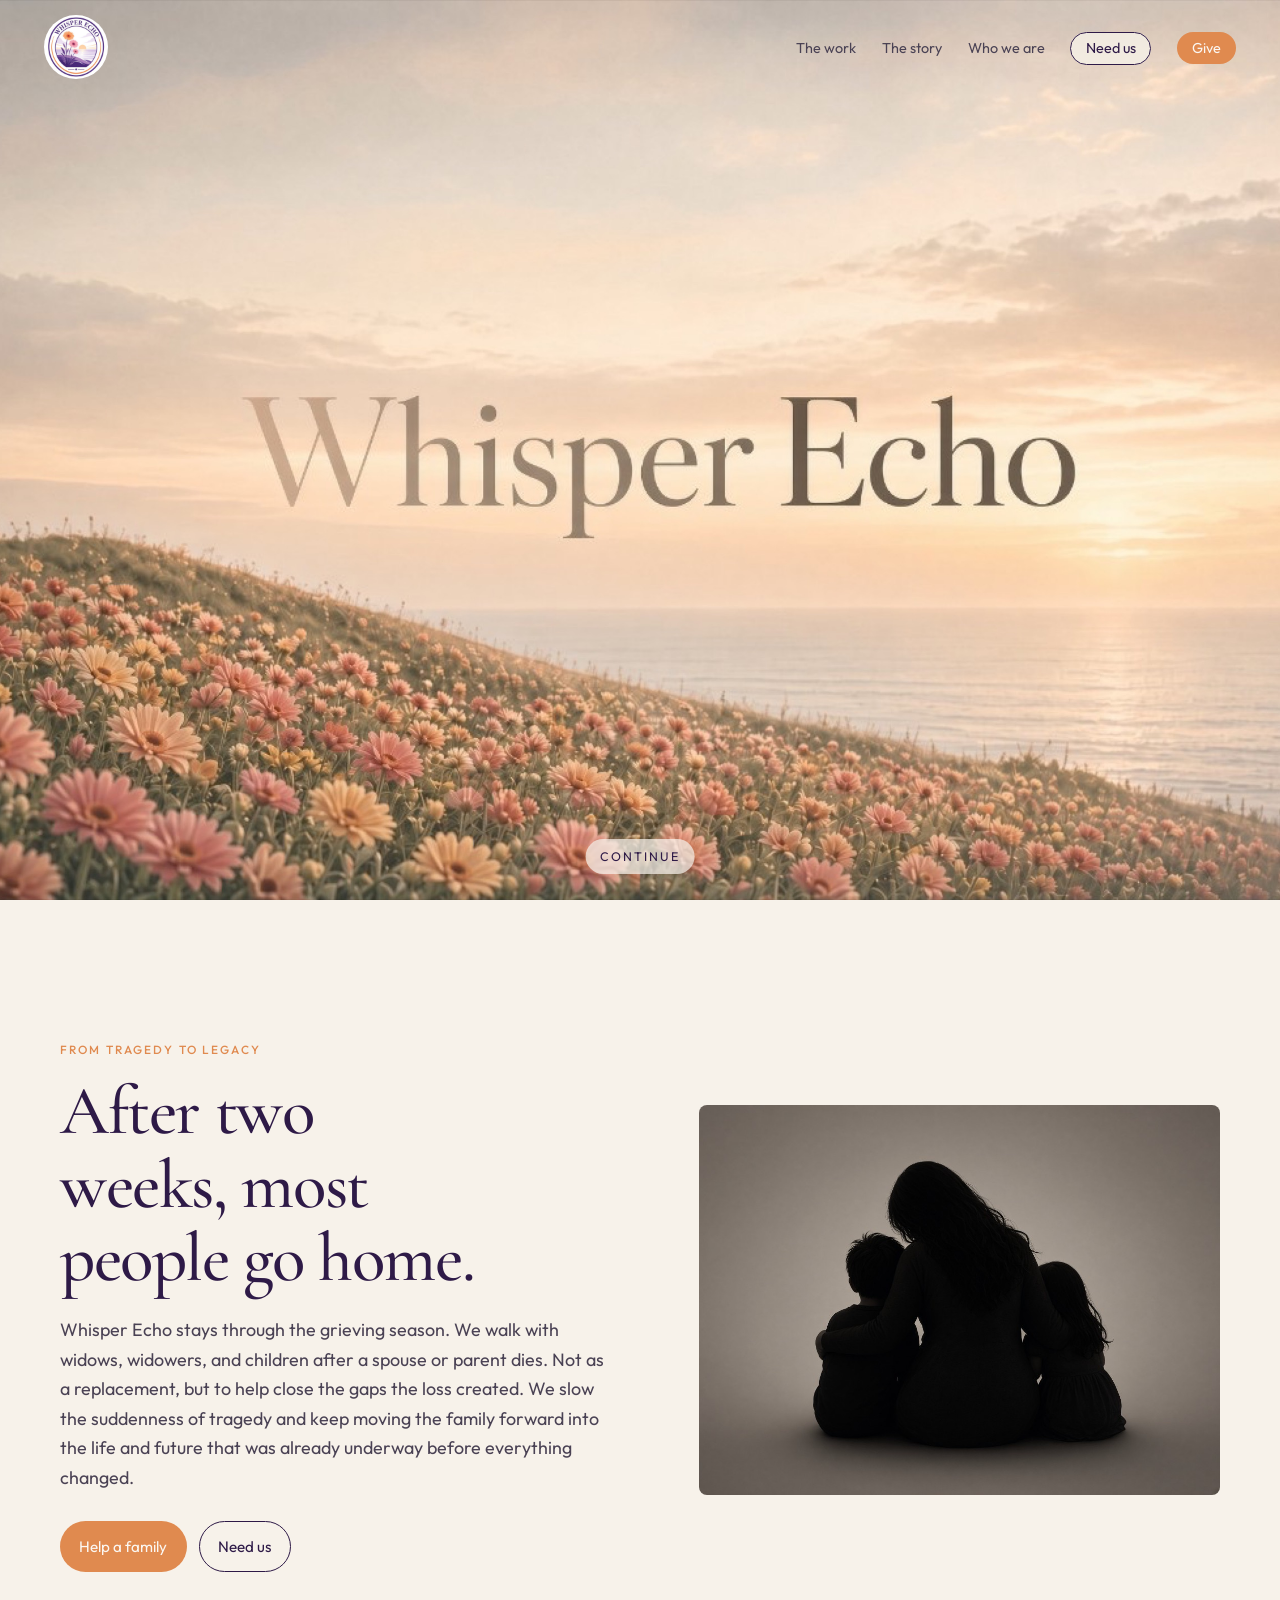
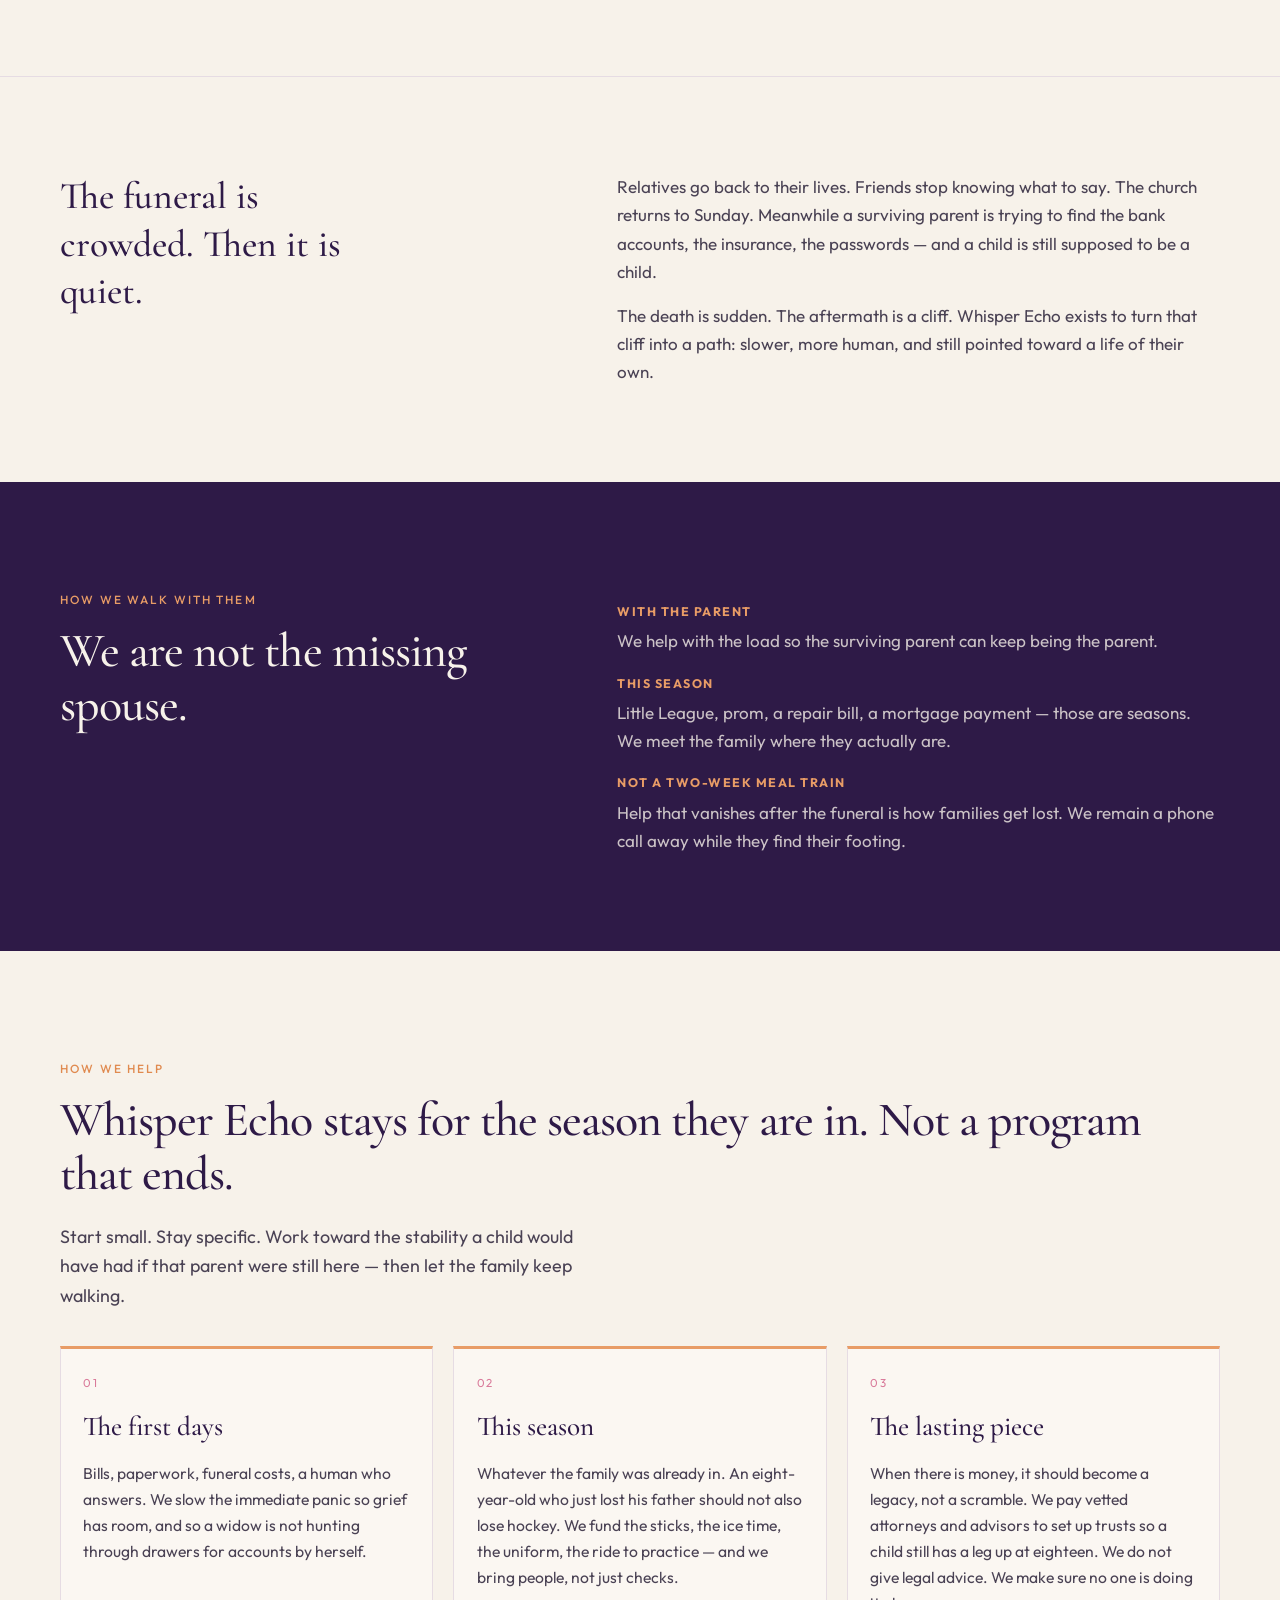
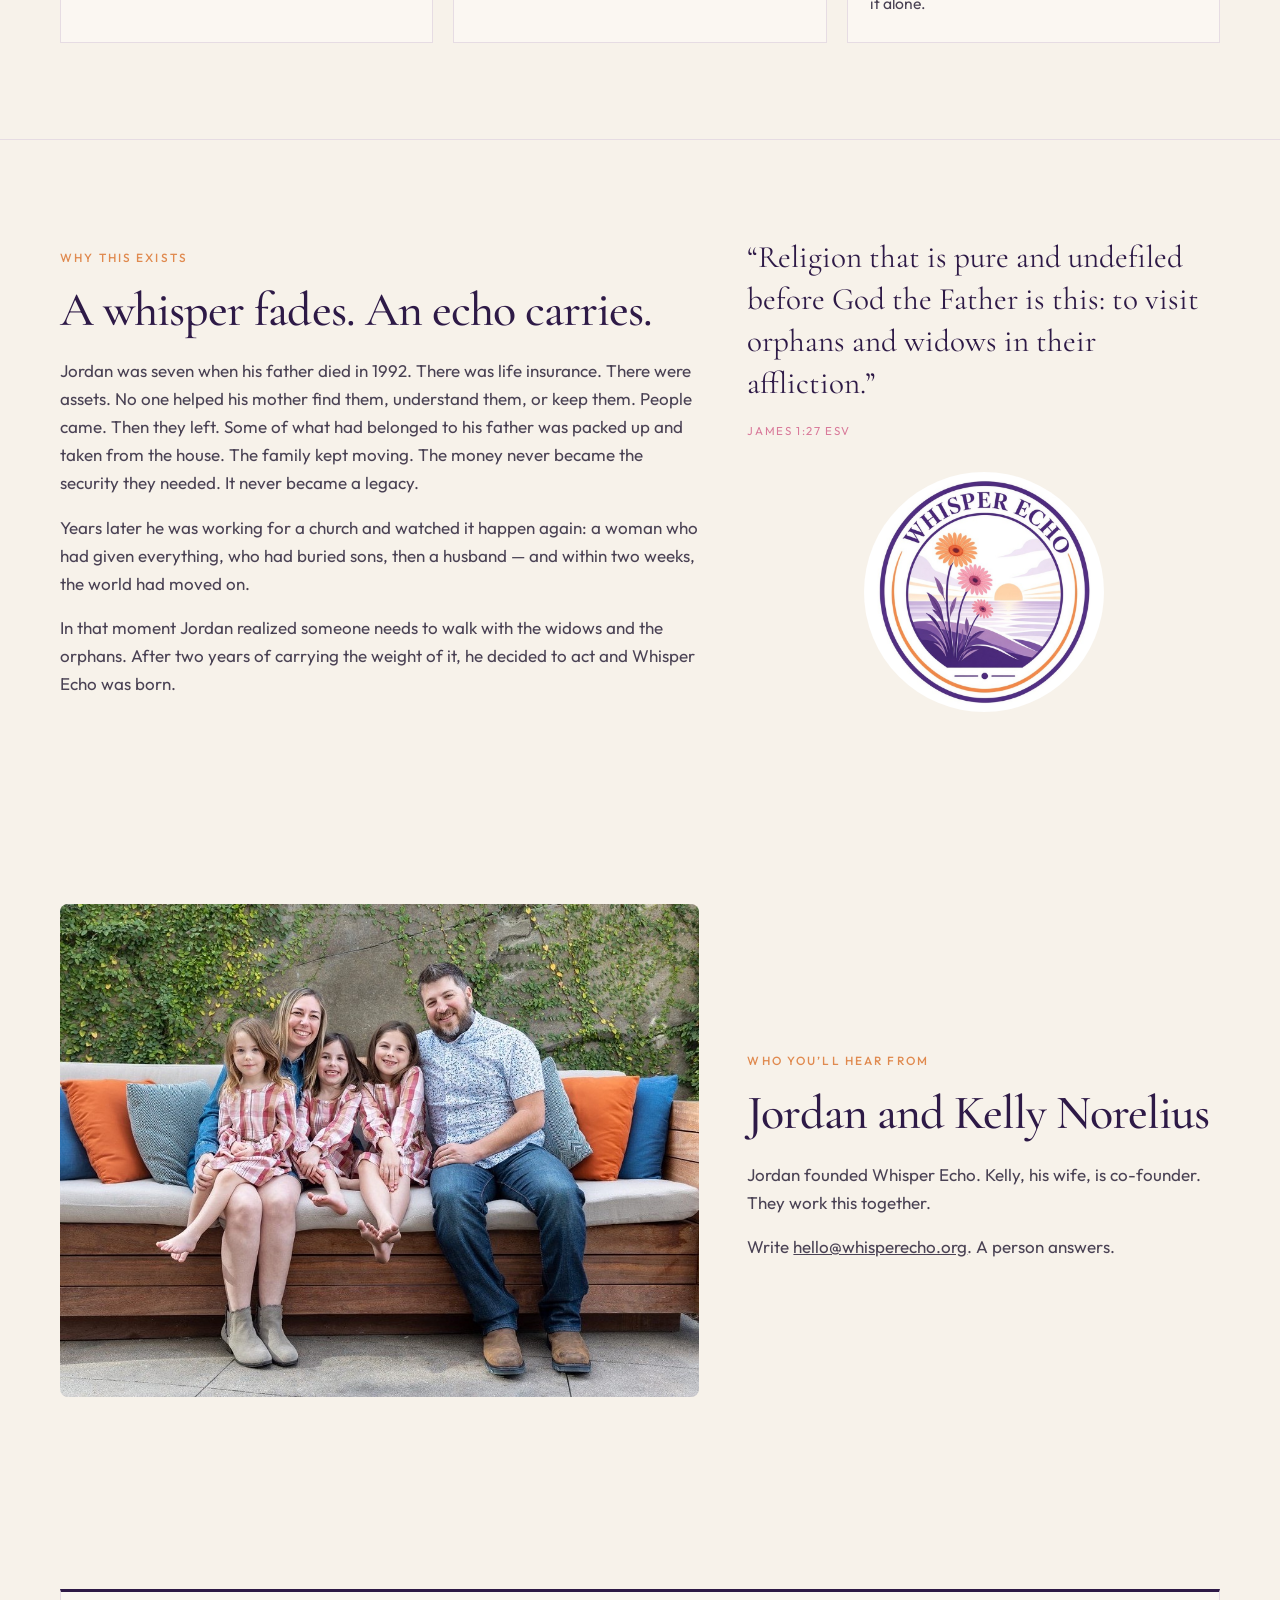
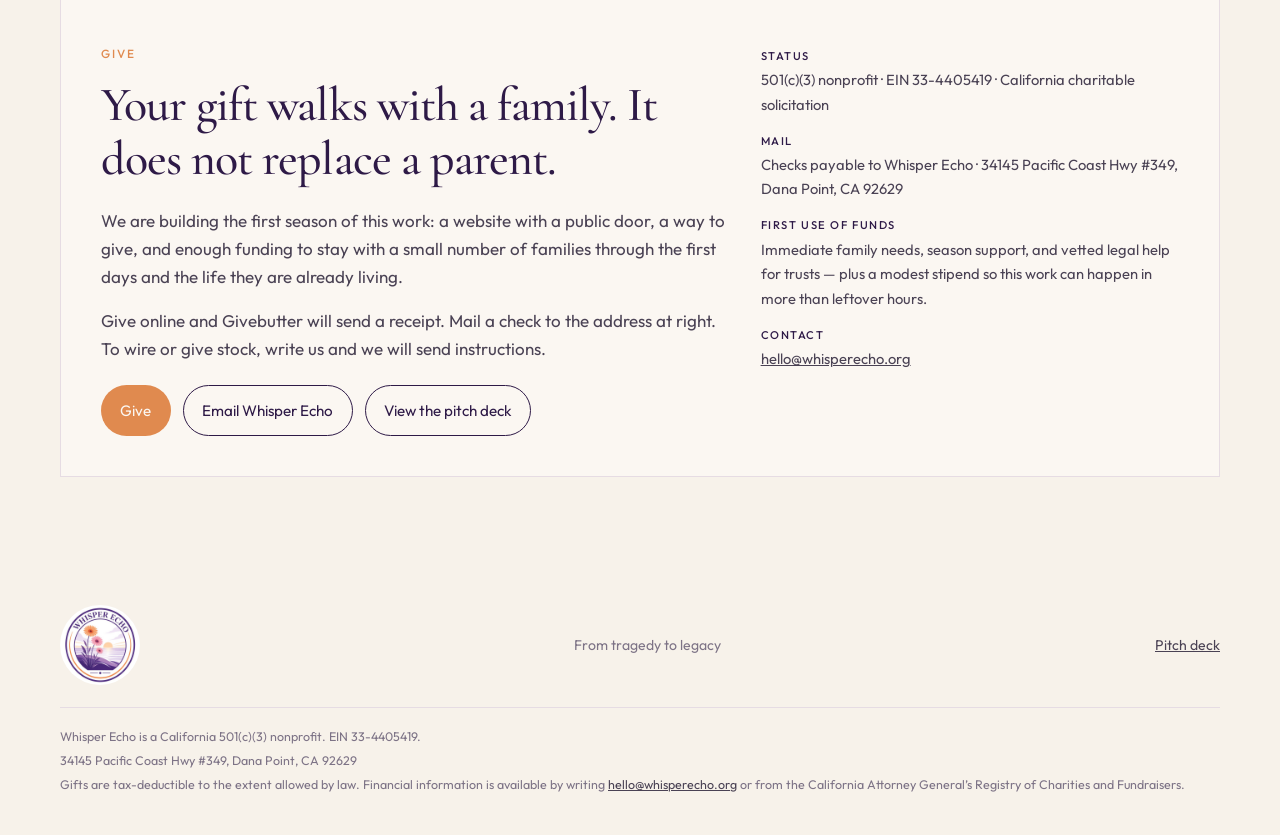
==== index.html @ 4eb65e05 "Say the world moved on, not that a church forgot her. Co-authored-by: Cursor <cursoragent@cursor.com" ====
<!DOCTYPE html>
<html lang="en">
<head>
  <meta charset="UTF-8" />
  <meta name="viewport" content="width=device-width, initial-scale=1" />
  <title>Whisper Echo — From tragedy to legacy</title>
  <meta name="description" content="Whisper Echo stays through the grieving season. We walk with widows, widowers, and children after a spouse or parent dies — not as a replacement, but to help close the gaps the loss created." />
  <link rel="icon" href="assets/logo.png" type="image/png" />
  <link rel="preconnect" href="https://fonts.googleapis.com" />
  <link rel="preconnect" href="https://fonts.gstatic.com" crossorigin />
  <link href="https://fonts.googleapis.com/css2?family=Cormorant+Garamond:wght@500;600&family=Outfit:wght@400;500;600&display=swap" rel="stylesheet" />
  <link rel="stylesheet" href="css/site.css?v=6" />
</head>
<body>
  <a class="skip" href="#intro">Skip to content</a>

  <header class="nav" data-nav>
    <a class="brand" href="#top">
      <img class="brand-mark" src="assets/logo.png" width="64" height="64" alt="Whisper Echo" />
    </a>
    <button class="menu-btn" type="button" aria-expanded="false" aria-label="Open menu">Menu</button>
    <ul class="nav-links">
      <li><a href="#work">The work</a></li>
      <li><a href="#story">The story</a></li>
      <li><a href="#who">Who we are</a></li>
      <li><a href="help.html" class="need">Need us</a></li>
      <li><a href="#give" class="give">Give</a></li>
    </ul>
  </header>

  <main id="main">
    <section class="landing" id="top" data-landing aria-label="Whisper Echo">
      <div class="landing-frame">
        <video
          data-landing-video
          autoplay
          muted
          playsinline
          preload="auto"
          poster="assets/field.jpg"
          aria-hidden="true"
        >
          <source src="assets/landing.mp4" type="video/mp4" />
        </video>
      </div>
      <a class="landing-skip" href="#intro">Continue</a>
    </section>

    <section class="hero" id="intro">
      <div class="wrap hero-grid">
        <div>
          <p class="kicker">From tragedy to legacy</p>
          <h1>After two weeks, most people go home.</h1>
          <p class="lede">
            Whisper Echo stays through the grieving season. We walk with widows, widowers,
            and children after a spouse or parent dies. Not as a replacement, but to help
            close the gaps the loss created. We slow the suddenness of tragedy and keep
            moving the family forward into the life and future that was already underway
            before everything changed.
          </p>
          <div class="actions">
            <a class="btn btn-solid" href="#give">Help a family</a>
            <a class="btn btn-ghost" href="help.html">Need us</a>
          </div>
        </div>
        <figure class="hero-art">
          <img
            src="assets/silhouette-hero.jpg"
            width="1024"
            height="768"
            alt="Silhouette of a parent sitting with two children."
          />
        </figure>
      </div>
    </section>

    <hr class="rule" />

    <section class="band" id="problem">
      <div class="wrap split">
        <p class="pull">The funeral is crowded. Then it is quiet.</p>
        <div class="prose">
          <p>
            Relatives go back to their lives. Friends stop knowing what to say.
            The church returns to Sunday. Meanwhile a surviving parent is trying
            to find the bank accounts, the insurance, the passwords — and a child
            is still supposed to be a child.
          </p>
          <p>
            The death is sudden. The aftermath is a cliff. Whisper Echo exists to
            turn that cliff into a path: slower, more human, and still pointed
            toward a life of their own.
          </p>
        </div>
      </div>
    </section>

    <section class="band band-ink" id="not">
      <div class="wrap split">
        <div>
          <p class="kicker" style="color:var(--gold)">How we walk with them</p>
          <h2 class="section-title">We are not the missing spouse.</h2>
        </div>
        <div class="not-list">
          <div class="not-item">
            <h3>With the parent</h3>
            <p>We help with the load so the surviving parent can keep being the parent.</p>
          </div>
          <div class="not-item">
            <h3>This season</h3>
            <p>Little League, prom, a repair bill, a mortgage payment — those are seasons. We meet the family where they actually are.</p>
          </div>
          <div class="not-item">
            <h3>Not a two-week meal train</h3>
            <p>Help that vanishes after the funeral is how families get lost. We remain a phone call away while they find their footing.</p>
          </div>
        </div>
      </div>
    </section>

    <section class="band" id="work">
      <div class="wrap">
        <p class="kicker">How we help</p>
        <h2 class="section-title">Whisper Echo stays for the season they are in. Not a program that ends.</h2>
        <p class="lede" style="margin-bottom:2.2rem">
          Start small. Stay specific. Work toward the stability a child would have had
          if that parent were still here — then let the family keep walking.
        </p>
        <div class="seasons">
          <article class="season">
            <div class="num">01</div>
            <h3>The first days</h3>
            <p>
              Bills, paperwork, funeral costs, a human who answers. We slow the
              immediate panic so grief has room, and so a widow is not hunting
              through drawers for accounts by herself.
            </p>
          </article>
          <article class="season">
            <div class="num">02</div>
            <h3>This season</h3>
            <p>
              Whatever the family was already in. An eight-year-old who just lost
              his father should not also lose hockey. We fund the sticks, the ice
              time, the uniform, the ride to practice — and we bring people, not
              just checks.
            </p>
          </article>
          <article class="season">
            <div class="num">03</div>
            <h3>The lasting piece</h3>
            <p>
              When there is money, it should become a legacy, not a scramble.
              We pay vetted attorneys and advisors to set up trusts so a child
              still has a leg up at eighteen. We do not give legal advice.
              We make sure no one is doing it alone.
            </p>
          </article>
        </div>
      </div>
    </section>

    <hr class="rule" />

    <section class="band" id="story">
      <div class="wrap story-grid">
        <div>
          <p class="kicker">Why this exists</p>
          <h2 class="section-title">A whisper fades. An echo carries.</h2>
          <div class="prose">
            <p>
              Jordan was seven when his father died in 1992. There was life insurance.
              There were assets. No one helped his mother find them, understand them,
              or keep them. People came. Then they left. Some of what had belonged
              to his father was packed up and taken from the house. The family kept
              moving. The money never became the security they needed. It never
              became a legacy.
            </p>
            <p>
              Years later he was working for a church and watched it happen again: a woman
              who had given everything, who had buried sons, then a husband —
              and within two weeks, the world had moved on.
            </p>
            <p>
              In that moment Jordan realized someone needs to walk with the widows
              and the orphans. After two years of carrying the weight of it, he
              decided to act and Whisper Echo was born.
            </p>
          </div>
        </div>
        <div>
          <p class="quote">
            “Religion that is pure and undefiled before God the Father is this:
            to visit orphans and widows in their affliction.”
          </p>
          <p class="cite">James 1:27 ESV</p>
          <img
            class="story-seal"
            src="assets/logo.png"
            width="240"
            height="240"
            alt="Whisper Echo"
          />
        </div>
      </div>
    </section>

    <section class="band" id="who">
      <div class="wrap who-grid">
        <figure class="who-photo">
          <img
            src="assets/family.jpg"
            width="1024"
            height="790"
            alt="Jordan and Kelly Norelius with their three daughters."
          />
        </figure>
        <div>
          <p class="kicker">Who you’ll hear from</p>
          <h2 class="section-title">Jordan and Kelly Norelius</h2>
          <div class="prose">
            <p>
              Jordan founded Whisper Echo. Kelly, his wife, is co-founder.
              They work this together.
            </p>
            <p>
              Write <a href="mailto:hello@whisperecho.org">hello@whisperecho.org</a>.
              A person answers.
            </p>
          </div>
        </div>
      </div>
    </section>

    <section class="band" id="give">
      <div class="wrap">
        <div class="give-box">
          <div>
            <p class="kicker">Give</p>
            <h2 class="section-title">Your gift walks with a family. It does not replace a parent.</h2>
            <div class="prose">
              <p>
                We are building the first season of this work: a website with a
                public door, a way to give, and enough funding to stay with a
                small number of families through the first days and the life they
                are already living.
              </p>
              <p>
                Give online and Givebutter will send a receipt. Mail a check to
                the address at right. To wire or give stock, write us and we will
                send instructions.
              </p>
            </div>
            <div class="actions" style="margin-top:1.4rem">
              <a class="btn btn-solid" href="https://givebutter.com/whisperecho" target="_blank" rel="noopener noreferrer">Give</a>
              <a class="btn btn-ghost" href="mailto:hello@whisperecho.org?subject=I%20want%20to%20help%20Whisper%20Echo">Email Whisper Echo</a>
              <a class="btn btn-ghost" href="deck.html">View the pitch deck</a>
            </div>
          </div>
          <div class="meta">
            <p><strong>Status</strong> 501(c)(3) nonprofit · EIN 33-4405419 · California charitable solicitation</p>
            <p><strong>Mail</strong> Checks payable to Whisper Echo · 34145 Pacific Coast Hwy #349, Dana Point, CA 92629</p>
            <p><strong>First use of funds</strong> Immediate family needs, season support, and vetted legal help for trusts — plus a modest stipend so this work can happen in more than leftover hours.</p>
            <p><strong>Contact</strong> <a href="mailto:hello@whisperecho.org">hello@whisperecho.org</a></p>
          </div>
        </div>
      </div>
    </section>
  </main>

  <footer class="footer">
    <div class="wrap footer-row">
      <a class="footer-mark" href="#top">
        <img src="assets/logo.png" width="80" height="80" alt="Whisper Echo" />
      </a>
      <span>From tragedy to legacy</span>
      <a href="deck.html">Pitch deck</a>
    </div>
    <div class="wrap footer-legal">
      <p>Whisper Echo is a California 501(c)(3) nonprofit. EIN 33-4405419.</p>
      <p>34145 Pacific Coast Hwy #349, Dana Point, CA 92629</p>
      <p>
        Gifts are tax-deductible to the extent allowed by law. Financial information
        is available by writing
        <a href="mailto:hello@whisperecho.org">hello@whisperecho.org</a>
        or from the California Attorney General’s Registry of Charities and Fundraisers.
      </p>
    </div>
  </footer>

  <script src="js/site.js"></script>
</body>
</html>
---- css/site.css ----
:root {
  --paper: #f7f2ea;
  --paper-2: #efe6dc;
  --ink: #4a4254;
  --ink-deep: #2e1a47;
  --muted: #7d7386;
  --rule: #e6dce3;
  --clay: #e08a4f;
  --clay-2: #c46d38;
  --rose: #d97a9a;
  --gold: #e89c66;
  --sage: #8f917c;
  --sea: #9b86b3;
  --sea-deep: #2e1a47;
  --white: #fbf7f2;
  --serif: "Cormorant Garamond", "Iowan Old Style", Palatino, serif;
  --sans: "Outfit", "Avenir Next", "Segoe UI", sans-serif;
  --measure: 68ch;
  --wide: 1160px;
  --pad: clamp(1.25rem, 4vw, 2.75rem);
}

*,
*::before,
*::after {
  box-sizing: border-box;
}

html { scroll-behavior: smooth; }

@media (prefers-reduced-motion: reduce) {
  html { scroll-behavior: auto; }
  * { animation: none !important; transition: none !important; }
  .landing-frame video { transform: none; }
}

body {
  margin: 0;
  background: var(--paper);
  color: var(--ink);
  font-family: var(--sans);
  font-size: 1.0625rem;
  line-height: 1.65;
}

img { max-width: 100%; display: block; }
a { color: inherit; }
button { font: inherit; }

.skip {
  position: absolute;
  left: -999px;
  top: 0.5rem;
  background: var(--ink-deep);
  color: var(--paper);
  padding: 0.5rem 0.85rem;
  z-index: 100;
}

.skip:focus { left: 0.5rem; }

.wrap {
  width: min(var(--wide), calc(100% - 2 * var(--pad)));
  margin-inline: auto;
}

.nav {
  position: fixed;
  top: 0;
  left: 0;
  right: 0;
  z-index: 20;
  display: flex;
  align-items: center;
  justify-content: space-between;
  gap: 1rem;
  padding: 0.95rem var(--pad);
  background: transparent;
  border-bottom: 1px solid transparent;
  transition: background 0.35s ease, border-color 0.35s ease, backdrop-filter 0.35s ease;
}

.nav.is-solid {
  background: color-mix(in srgb, var(--paper) 90%, transparent);
  backdrop-filter: blur(12px);
  border-bottom-color: color-mix(in srgb, var(--rule) 80%, transparent);
}

.brand {
  display: flex;
  align-items: center;
  text-decoration: none;
}

.brand-mark {
  display: block;
  width: 64px;
  height: 64px;
  border-radius: 50%;
  object-fit: cover;
  object-position: center;
  background: var(--paper);
}

.nav-links {
  display: flex;
  align-items: center;
  gap: 1.6rem;
  list-style: none;
  margin: 0;
  padding: 0;
}

.nav-links a {
  text-decoration: none;
  font-size: 0.9rem;
  color: var(--ink);
}

.nav-links a:hover { color: var(--ink-deep); }

.nav-links .need {
  border: 1px solid var(--ink-deep);
  color: var(--ink-deep) !important;
  padding: 0.4rem 0.9rem;
  border-radius: 999px;
  background: color-mix(in srgb, var(--paper) 78%, transparent);
}

.nav-links .need:hover {
  background: var(--ink-deep);
  color: var(--paper) !important;
}

.nav-links .give {
  background: var(--clay);
  color: var(--white) !important;
  padding: 0.45rem 0.95rem;
  border-radius: 999px;
}

.menu-btn {
  display: none;
  background: none;
  border: 1px solid var(--rule);
  border-radius: 8px;
  padding: 0.4rem 0.6rem;
  cursor: pointer;
}

.landing {
  position: relative;
  height: 100dvh;
  min-height: 28rem;
  overflow: hidden;
  background: var(--paper-2);
}

.landing-frame {
  position: absolute;
  inset: 0;
}

.landing-frame video {
  width: 100%;
  height: 100%;
  max-width: none;
  object-fit: cover;
  object-position: center;
}

.landing-skip {
  position: absolute;
  left: 50%;
  bottom: 1.6rem;
  transform: translateX(-50%);
  z-index: 2;
  color: var(--ink-deep);
  text-decoration: none;
  font-size: 0.78rem;
  letter-spacing: 0.16em;
  text-transform: uppercase;
  background: color-mix(in srgb, var(--paper) 72%, transparent);
  padding: 0.45rem 0.9rem;
  border-radius: 999px;
}

.hero {
  padding: clamp(5.5rem, 12vw, 8rem) 0 clamp(4rem, 9vw, 6.5rem);
  scroll-margin-top: 0;
}

.hero-grid {
  display: grid;
  grid-template-columns: 1.05fr 0.95fr;
  gap: clamp(1.75rem, 5vw, 4rem);
  align-items: center;
}

.hero-art {
  margin: 0;
}

.hero-art img {
  width: 100%;
  height: auto;
  border-radius: 8px;
}

.kicker {
  display: inline-block;
  font-size: 0.74rem;
  font-weight: 500;
  letter-spacing: 0.18em;
  text-transform: uppercase;
  color: var(--clay);
  margin-bottom: 1rem;
}

.hero h1 {
  font-family: var(--serif);
  font-weight: 500;
  font-size: clamp(2.35rem, 5.4vw, 4.4rem);
  line-height: 1.06;
  letter-spacing: -0.02em;
  color: var(--ink-deep);
  max-width: 13ch;
  margin: 0 0 1.25rem;
}

.lede {
  max-width: 46ch;
  font-size: 1.12rem;
  color: var(--ink);
  margin: 0 0 1.8rem;
}

.actions {
  display: flex;
  flex-wrap: wrap;
  gap: 0.75rem;
}

.btn {
  display: inline-flex;
  align-items: center;
  text-decoration: none;
  padding: 0.75rem 1.15rem;
  border-radius: 999px;
  font-size: 0.95rem;
  border: 1px solid transparent;
}

.btn-solid {
  background: var(--clay);
  color: var(--white);
}

.btn-solid:hover { background: var(--clay-2); }

.btn-ghost {
  border-color: var(--ink-deep);
  color: var(--ink-deep);
}

.btn-ghost:hover {
  background: var(--ink-deep);
  color: var(--paper);
}

.rule {
  height: 1px;
  background: var(--rule);
  border: 0;
  margin: 0;
}

.band {
  padding: clamp(3.5rem, 8vw, 6rem) 0;
}

.band-ink {
  background: var(--sea-deep);
  color: var(--paper);
}

.band-ink .muted { color: color-mix(in srgb, var(--paper) 64%, transparent); }

.section-title {
  font-family: var(--serif);
  font-weight: 500;
  font-size: clamp(2rem, 4vw, 3rem);
  line-height: 1.12;
  margin: 0 0 1.25rem;
  letter-spacing: -0.02em;
  color: var(--ink-deep);
}

.band-ink .section-title { color: var(--paper); }

.muted { color: var(--muted); }

.split {
  display: grid;
  grid-template-columns: 0.9fr 1.1fr;
  gap: clamp(2rem, 5vw, 4.5rem);
  align-items: start;
}

.pull {
  font-family: var(--serif);
  font-size: clamp(1.7rem, 3.2vw, 2.35rem);
  line-height: 1.26;
  font-weight: 500;
  margin: 0;
  max-width: 16ch;
  color: var(--ink-deep);
}

.prose p { margin: 0 0 1rem; max-width: var(--measure); }
.prose p:last-child { margin-bottom: 0; }

.seasons {
  display: grid;
  grid-template-columns: repeat(3, 1fr);
  gap: 1.25rem;
}

.season {
  background: var(--white);
  border: 1px solid var(--rule);
  border-top: 3px solid var(--gold);
  padding: 1.5rem 1.4rem 1.6rem;
}

.season .num {
  font-family: var(--sans);
  letter-spacing: 0.14em;
  text-transform: uppercase;
  color: var(--rose);
  font-size: 0.72rem;
  margin-bottom: 0.85rem;
}

.season h3 {
  font-family: var(--serif);
  font-size: 1.7rem;
  font-weight: 500;
  margin: 0 0 0.7rem;
  color: var(--ink-deep);
}

.season p {
  margin: 0;
  color: var(--ink);
  font-size: 0.98rem;
}

.not-list {
  display: grid;
  gap: 1.15rem;
  margin: 1.5rem 0 0;
}

.not-item h3 {
  margin: 0 0 0.3rem;
  font-size: 0.78rem;
  letter-spacing: 0.12em;
  text-transform: uppercase;
  color: var(--gold);
}

.not-item p { margin: 0; color: color-mix(in srgb, var(--paper) 78%, transparent); }

.story-grid {
  display: grid;
  grid-template-columns: 1.15fr 0.85fr;
  gap: clamp(1.5rem, 4vw, 3rem);
  align-items: start;
}

.quote {
  font-family: var(--serif);
  font-size: clamp(1.5rem, 2.6vw, 1.95rem);
  line-height: 1.35;
  margin: 0 0 1rem;
  color: var(--ink-deep);
}

.cite {
  font-family: var(--sans);
  font-size: 0.72rem;
  color: var(--rose);
  letter-spacing: 0.14em;
  text-transform: uppercase;
}

.story-seal {
  display: block;
  width: 240px;
  height: 240px;
  margin: 2rem auto 0;
  border-radius: 50%;
  object-fit: cover;
  background: var(--paper);
}

.who-grid {
  display: grid;
  grid-template-columns: 1.15fr 0.85fr;
  gap: clamp(1.5rem, 4vw, 3rem);
  align-items: center;
}

.who-photo {
  margin: 0;
}

.who-photo img {
  width: 100%;
  height: auto;
  border-radius: 8px;
}

.give-box {
  display: grid;
  grid-template-columns: 1.2fr 0.8fr;
  gap: 2rem;
  background: var(--white);
  border: 1px solid var(--rule);
  border-top: 3px solid var(--ink-deep);
  padding: clamp(1.5rem, 4vw, 2.5rem);
}

.give-box h2 { margin-top: 0; }

.meta {
  font-size: 0.92rem;
  color: var(--ink);
}

.meta strong {
  color: var(--ink-deep);
  display: block;
  margin-bottom: 0.2rem;
  font-family: var(--sans);
  font-size: 0.7rem;
  letter-spacing: 0.14em;
  text-transform: uppercase;
  font-weight: 500;
}

.footer {
  padding: 2rem 0 2.5rem;
  color: var(--muted);
  font-size: 0.88rem;
}

.footer-row {
  display: flex;
  justify-content: space-between;
  gap: 1rem;
  flex-wrap: wrap;
  align-items: center;
}

.footer-mark img {
  display: block;
  width: 80px;
  height: 80px;
  border-radius: 50%;
  object-fit: cover;
}

.footer a { color: var(--ink); }

.footer-legal {
  margin-top: 1.35rem;
  padding-top: 1.2rem;
  border-top: 1px solid var(--rule);
  font-size: 0.78rem;
  line-height: 1.55;
  color: var(--muted);
}

.footer-legal p { margin: 0 0 0.3rem; }

.footer-legal p:last-child { margin-bottom: 0; }

.page-inner .nav {
  background: color-mix(in srgb, var(--paper) 90%, transparent);
  backdrop-filter: blur(12px);
  border-bottom-color: color-mix(in srgb, var(--rule) 80%, transparent);
}

.page-inner main {
  padding-top: 7.5rem;
}

.help-list {
  margin: 1.4rem 0 0;
  padding: 0;
  list-style: none;
}

.help-list li {
  padding: 0.75rem 0;
  border-bottom: 1px solid var(--rule);
  max-width: 52ch;
}

.help-list li:last-child { border-bottom: 0; }

.help-list strong {
  display: block;
  font-family: var(--sans);
  font-size: 0.72rem;
  letter-spacing: 0.14em;
  text-transform: uppercase;
  font-weight: 500;
  color: var(--clay);
  margin-bottom: 0.25rem;
}

.help-urgent {
  margin-top: 2rem;
  font-size: 0.92rem;
  color: var(--muted);
  max-width: 52ch;
}

.help-block {
  margin-top: 3rem;
  padding-top: 2rem;
  border-top: 1px solid var(--rule);
  max-width: 52ch;
}

.help-block h2 {
  font-family: var(--serif);
  font-weight: 500;
  font-size: 1.75rem;
  letter-spacing: -0.02em;
  color: var(--ink-deep);
  margin: 0 0 0.85rem;
}

@media (max-width: 860px) {
  .menu-btn { display: inline-flex; }
  .nav-links {
    display: none;
    position: absolute;
    top: 100%;
    left: 0;
    right: 0;
    background: var(--paper);
    border-bottom: 1px solid var(--rule);
    flex-direction: column;
    align-items: flex-start;
    padding: 1rem var(--pad) 1.2rem;
    gap: 0.9rem;
  }
  .nav.open .nav-links { display: flex; }
  .split,
  .seasons,
  .story-grid,
  .who-grid,
  .give-box,
  .hero-grid {
    grid-template-columns: 1fr;
  }
}
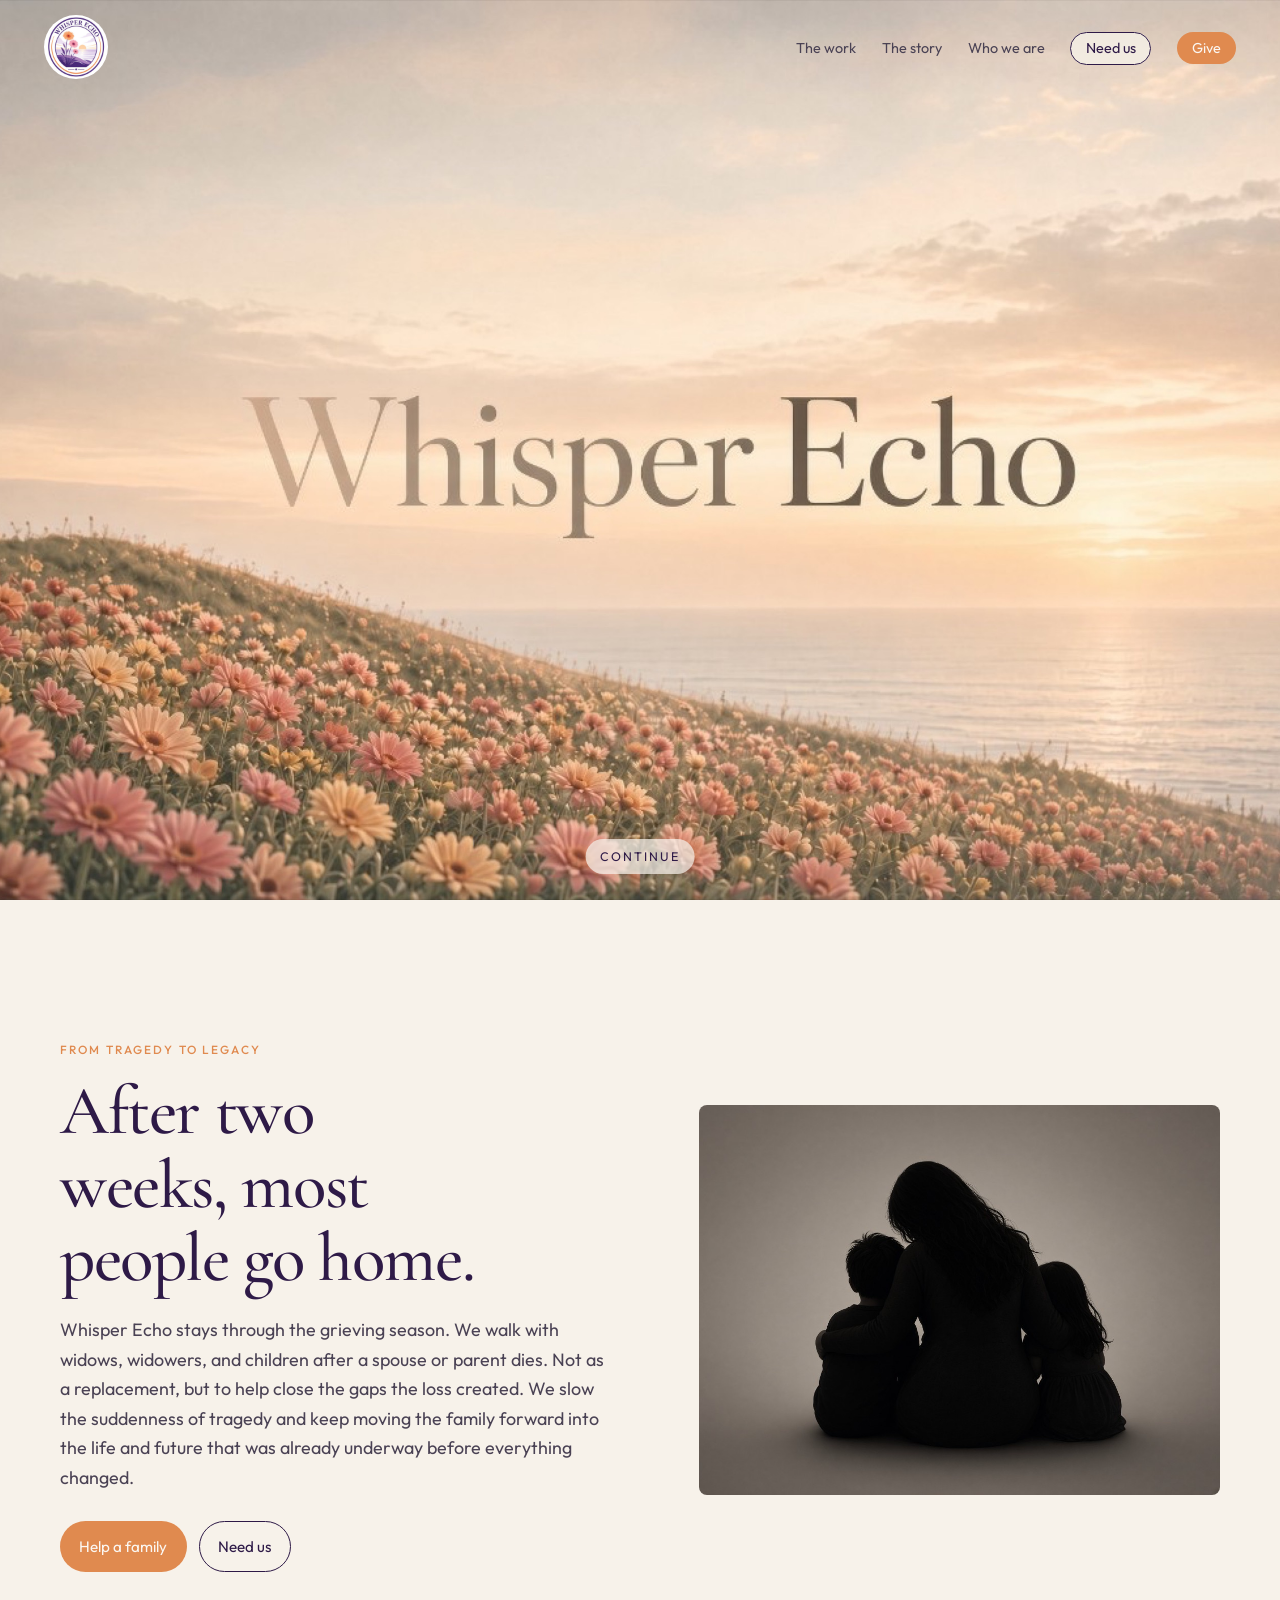
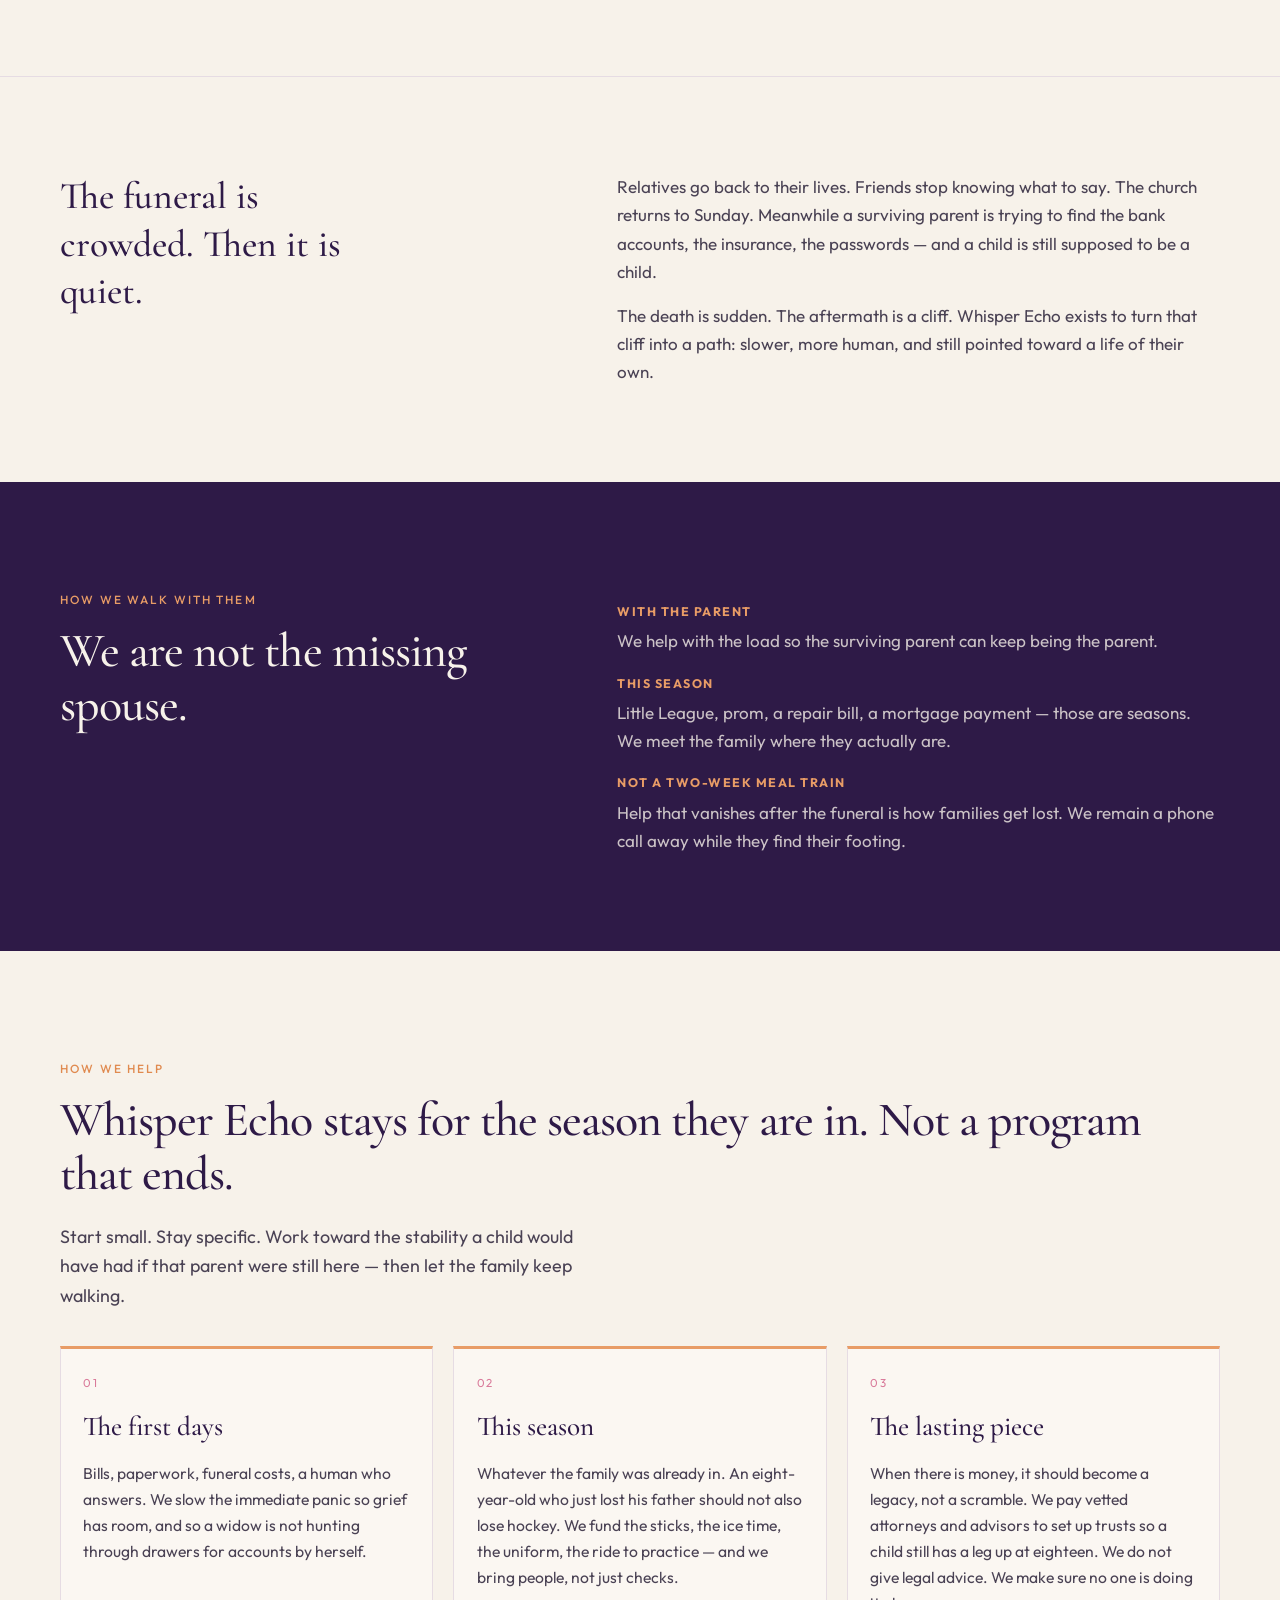
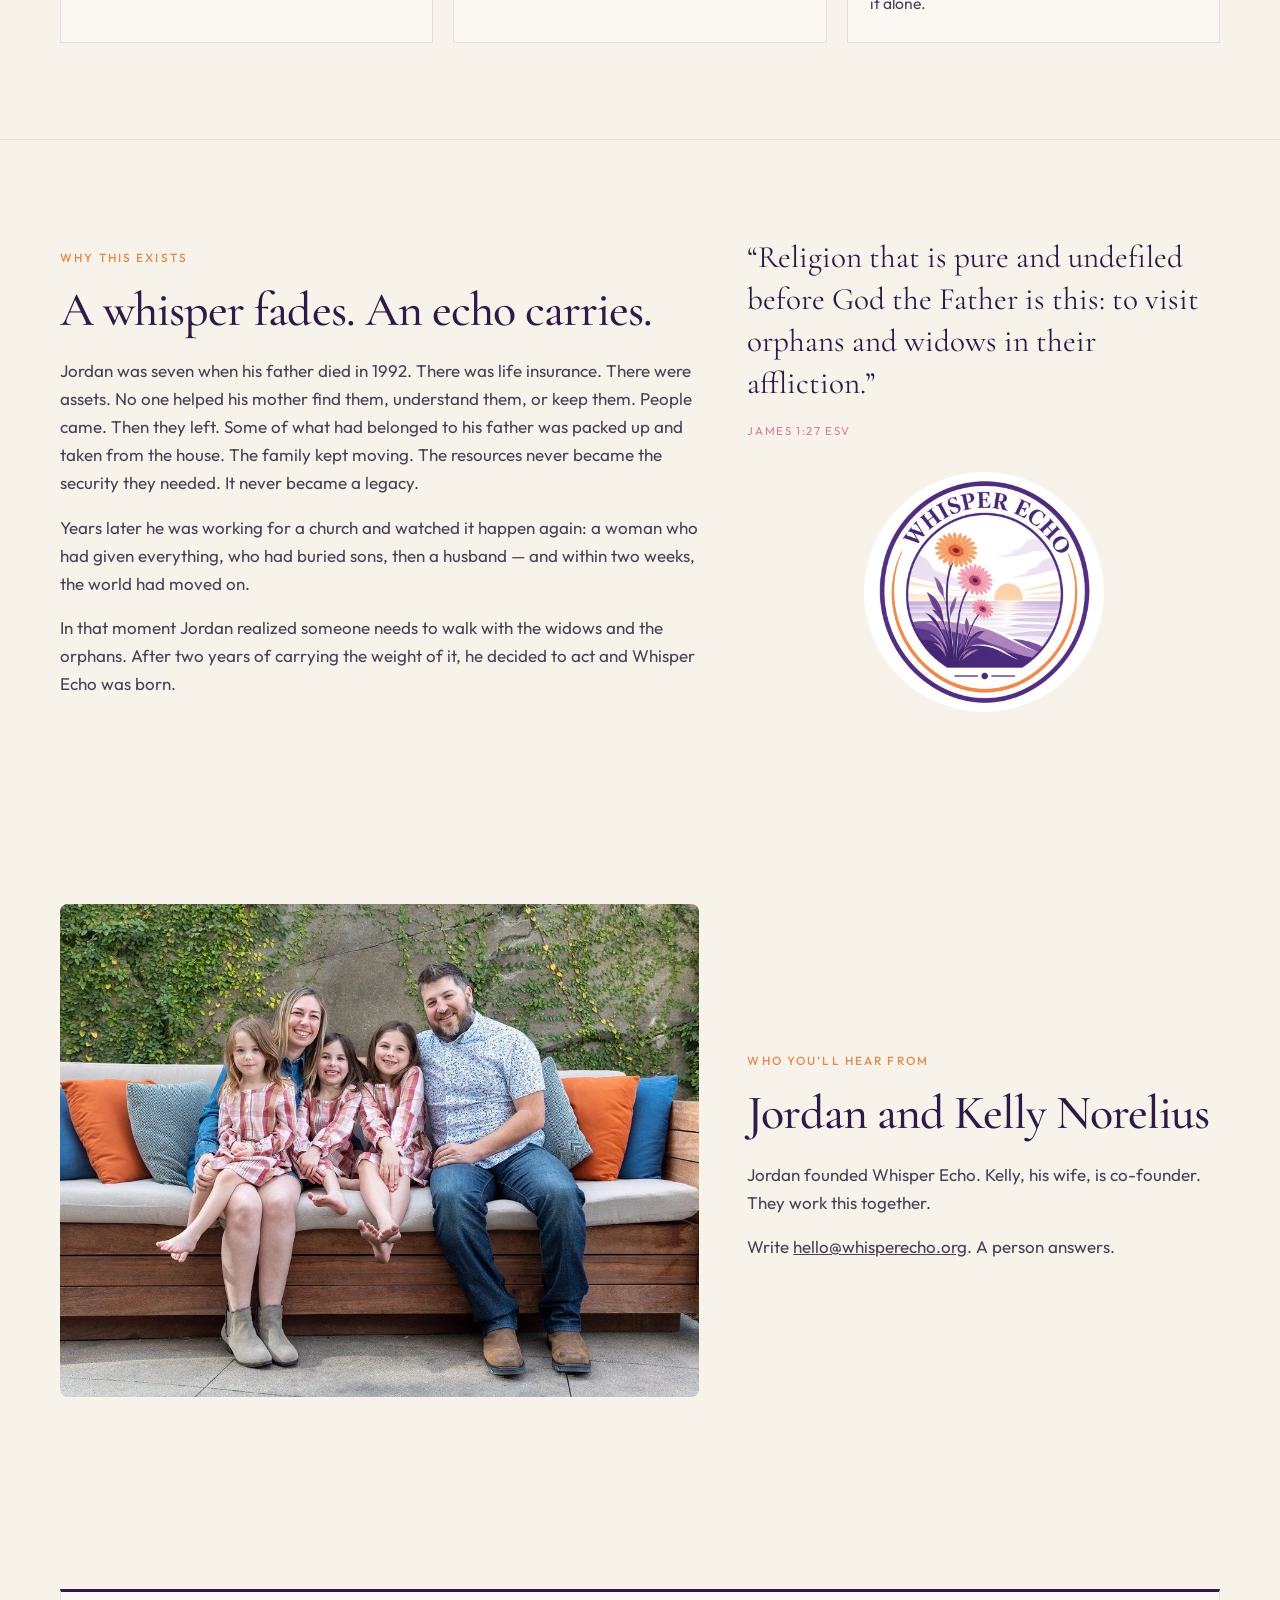
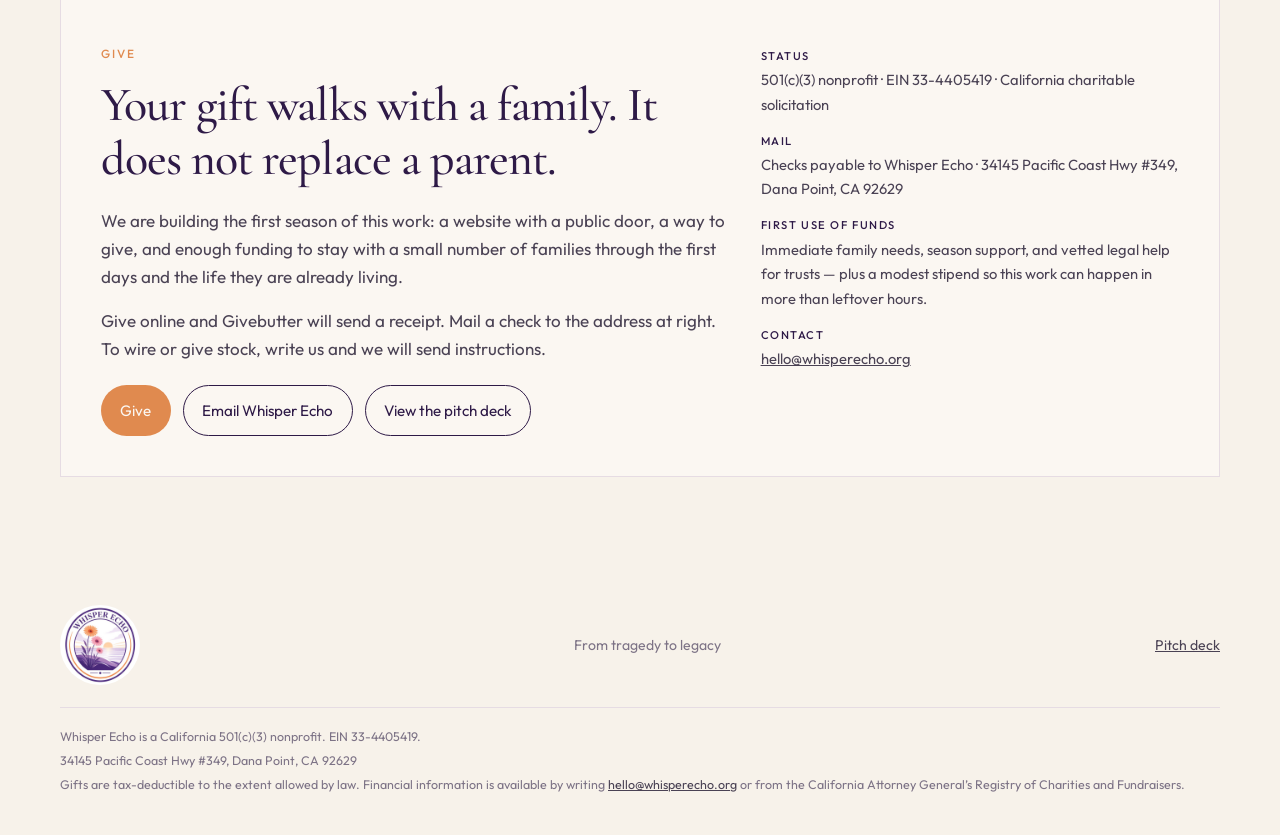
==== commit a53a6246: "Call what was left resources, not money. Co-authored-by: Cursor <cursoragent@cursor.com>" ====
--- a/index.html
+++ b/index.html
@@ -173,7 +173,7 @@
               There were assets. No one helped his mother find them, understand them,
               or keep them. People came. Then they left. Some of what had belonged
               to his father was packed up and taken from the house. The family kept
-              moving. The money never became the security they needed. It never
+              moving. The resources never became the security they needed. It never
               became a legacy.
             </p>
             <p>
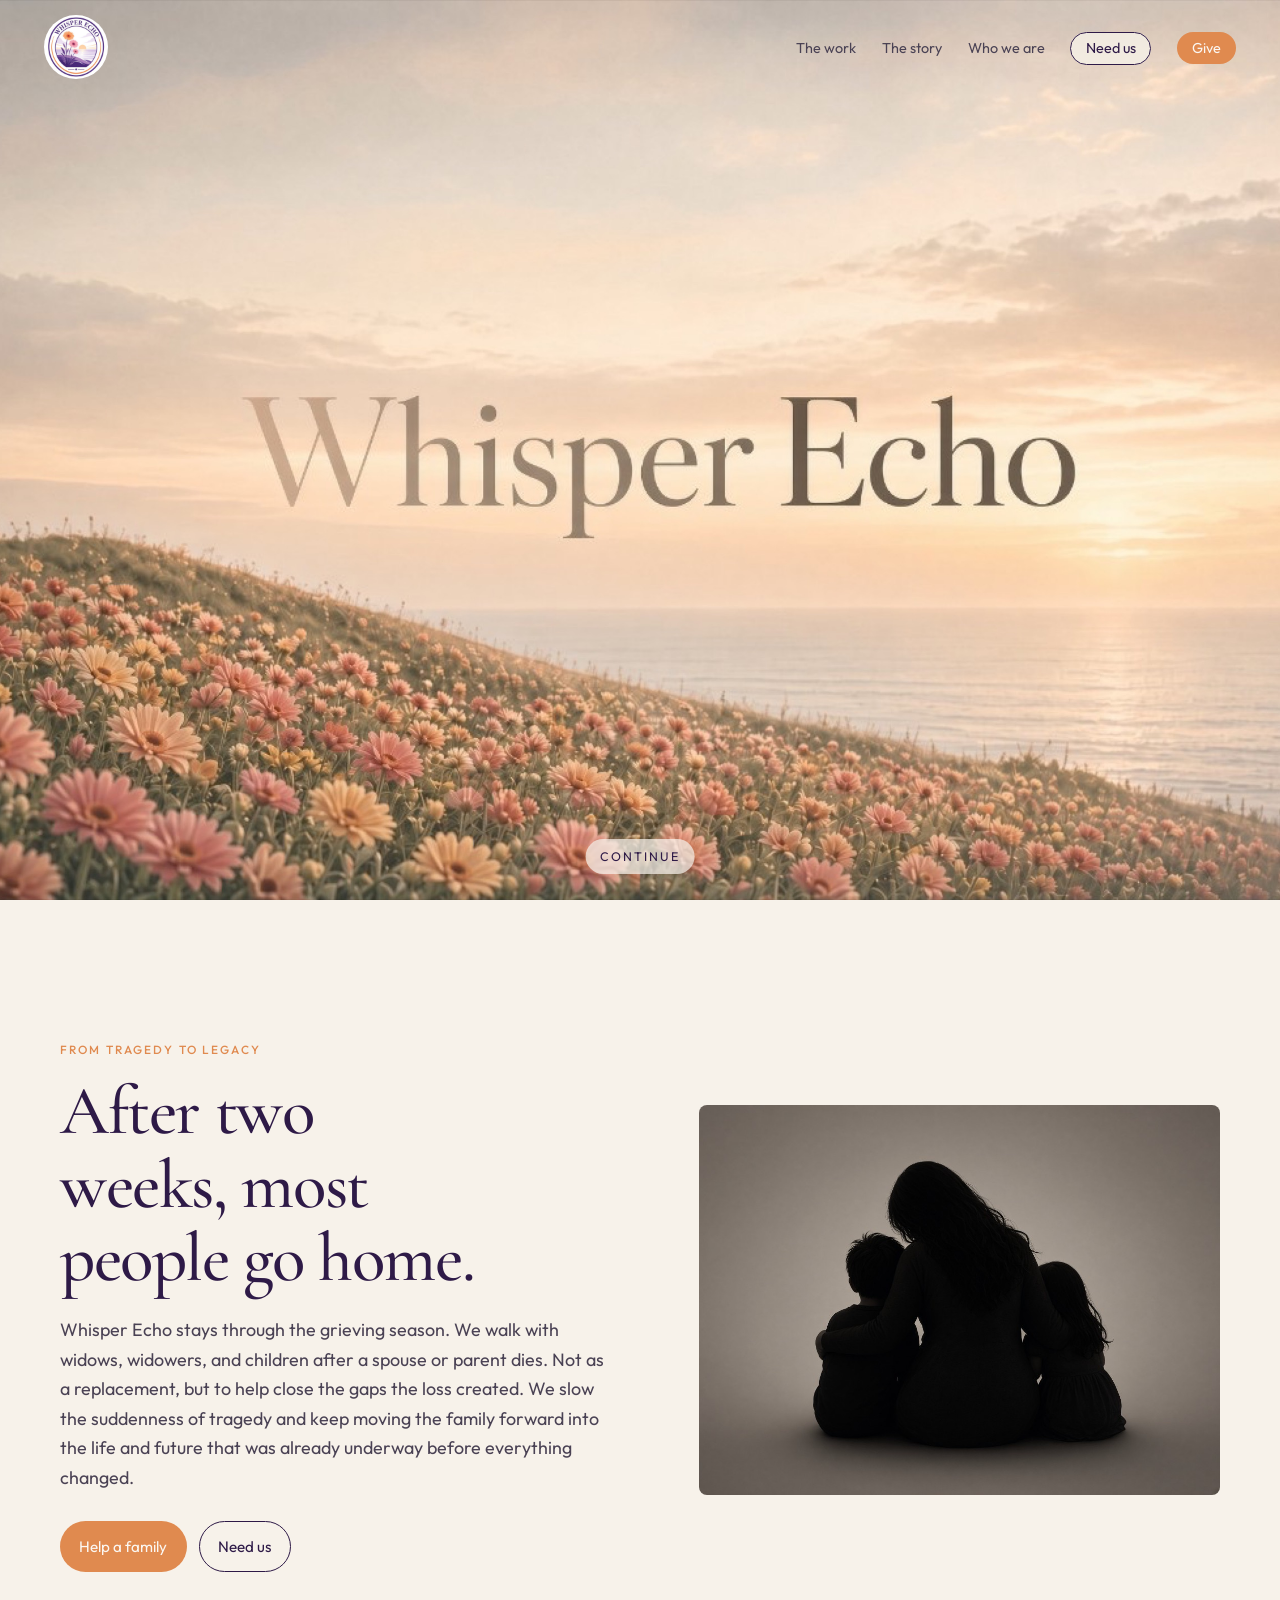
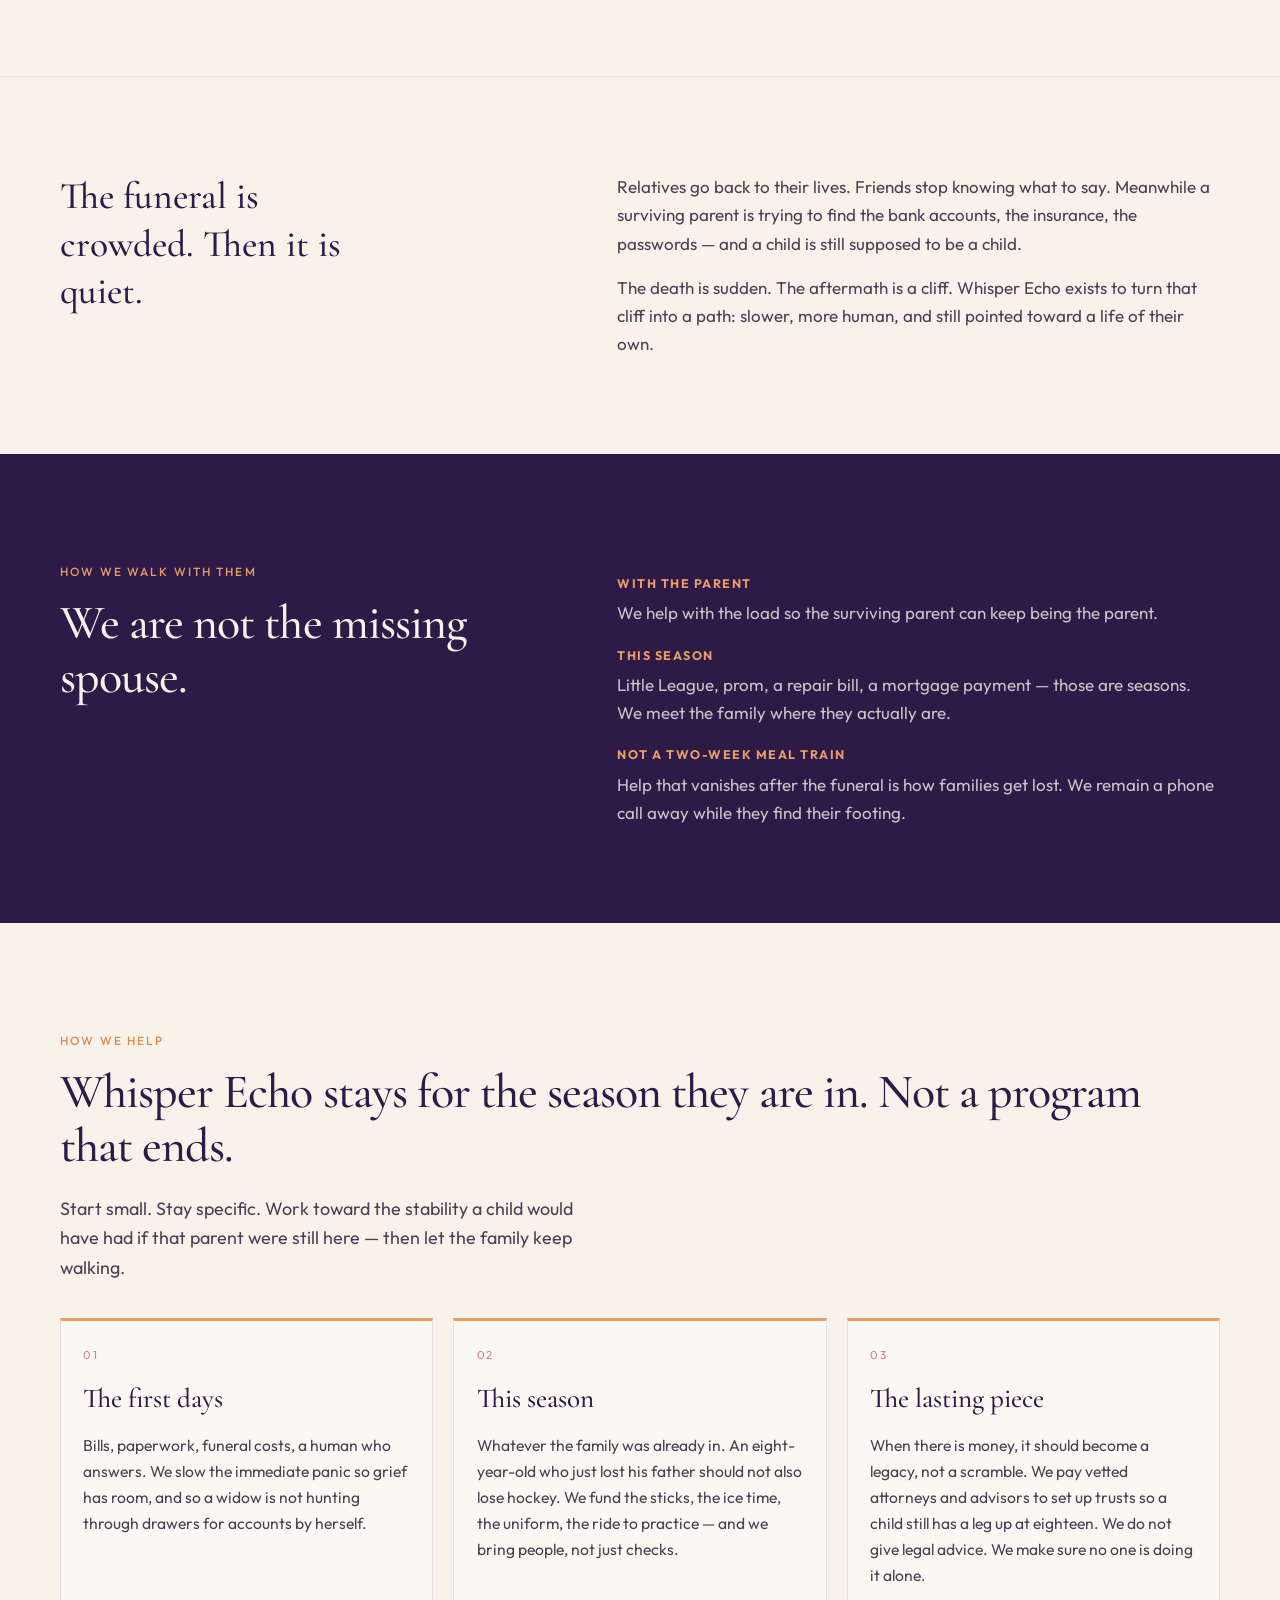
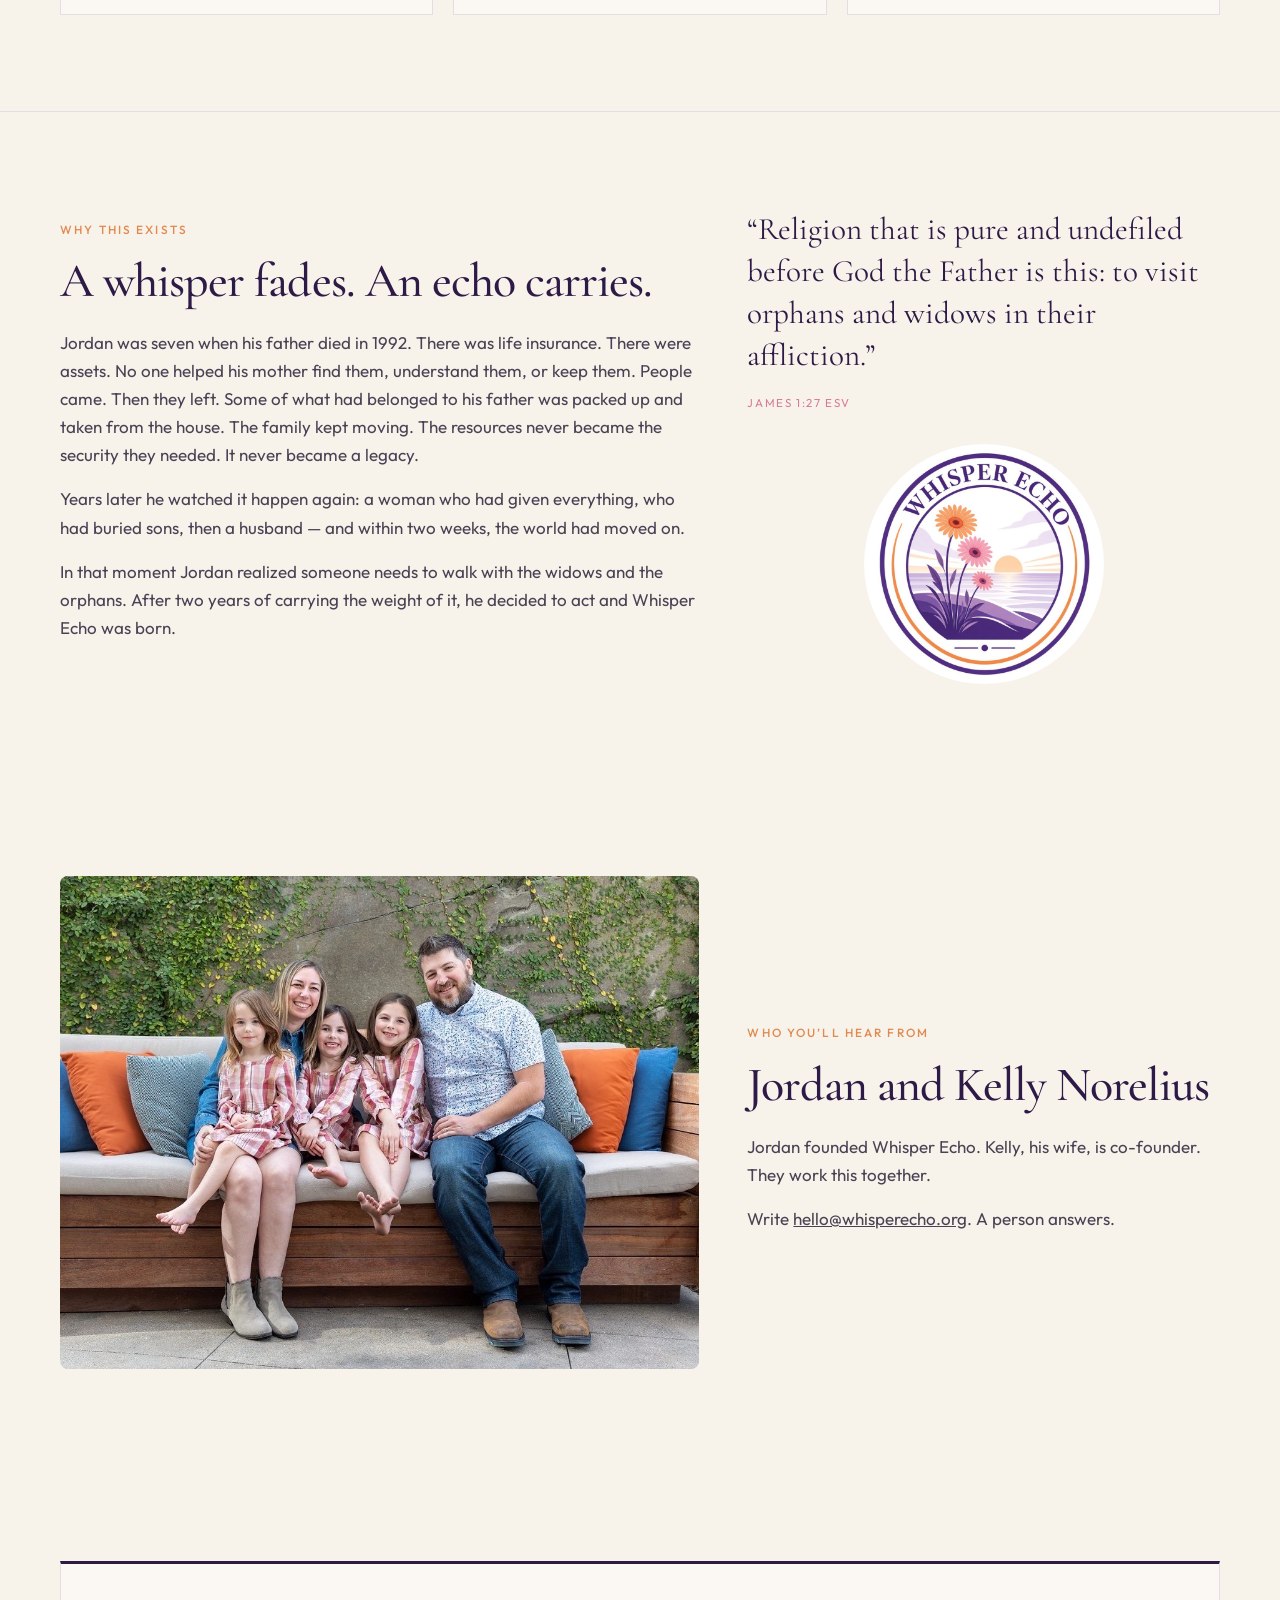
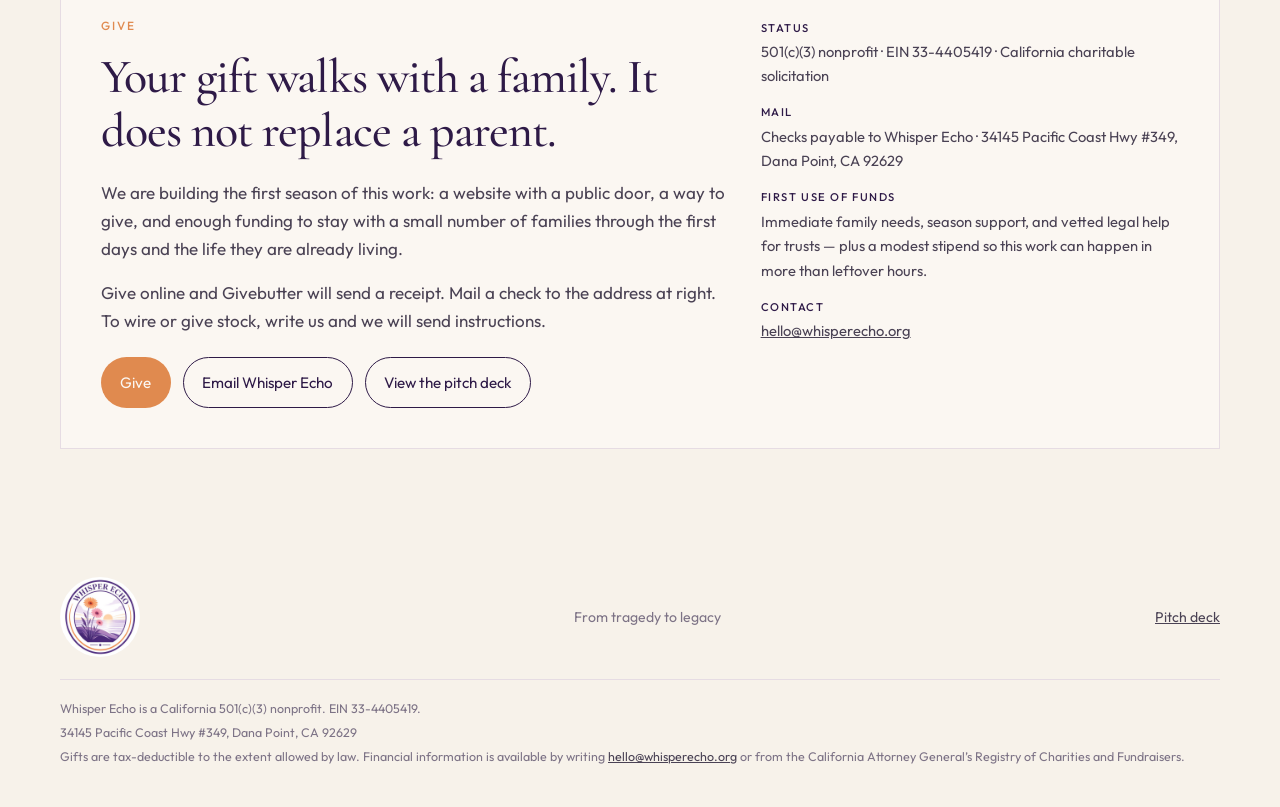
==== commit 254f4971: "Take church out of the public story so partners are not the problem. Co-authored-by: Cursor <cursora" ====
--- a/index.html
+++ b/index.html
@@ -82,7 +82,7 @@
         <div class="prose">
           <p>
             Relatives go back to their lives. Friends stop knowing what to say.
-            The church returns to Sunday. Meanwhile a surviving parent is trying
+            Meanwhile a surviving parent is trying
             to find the bank accounts, the insurance, the passwords — and a child
             is still supposed to be a child.
           </p>
@@ -177,7 +177,7 @@
               became a legacy.
             </p>
             <p>
-              Years later he was working for a church and watched it happen again: a woman
+              Years later he watched it happen again: a woman
               who had given everything, who had buried sons, then a husband —
               and within two weeks, the world had moved on.
             </p>
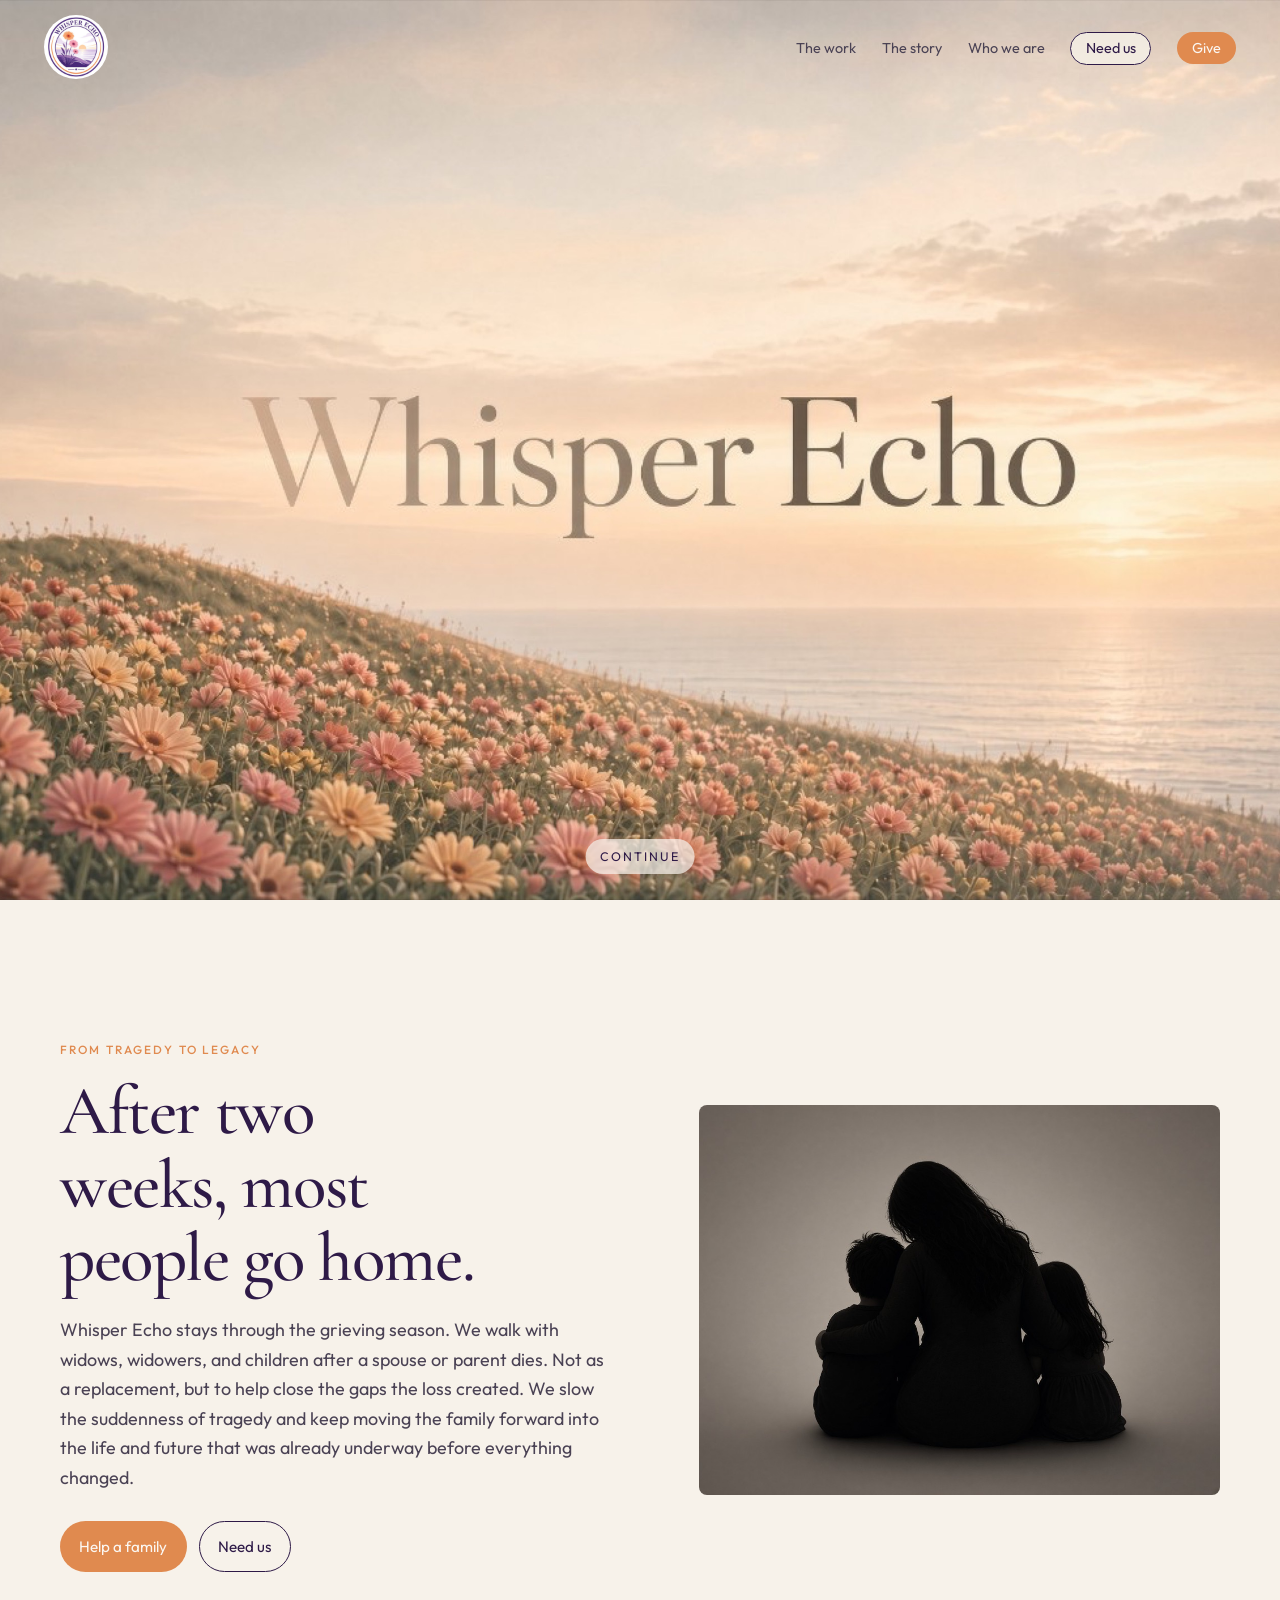
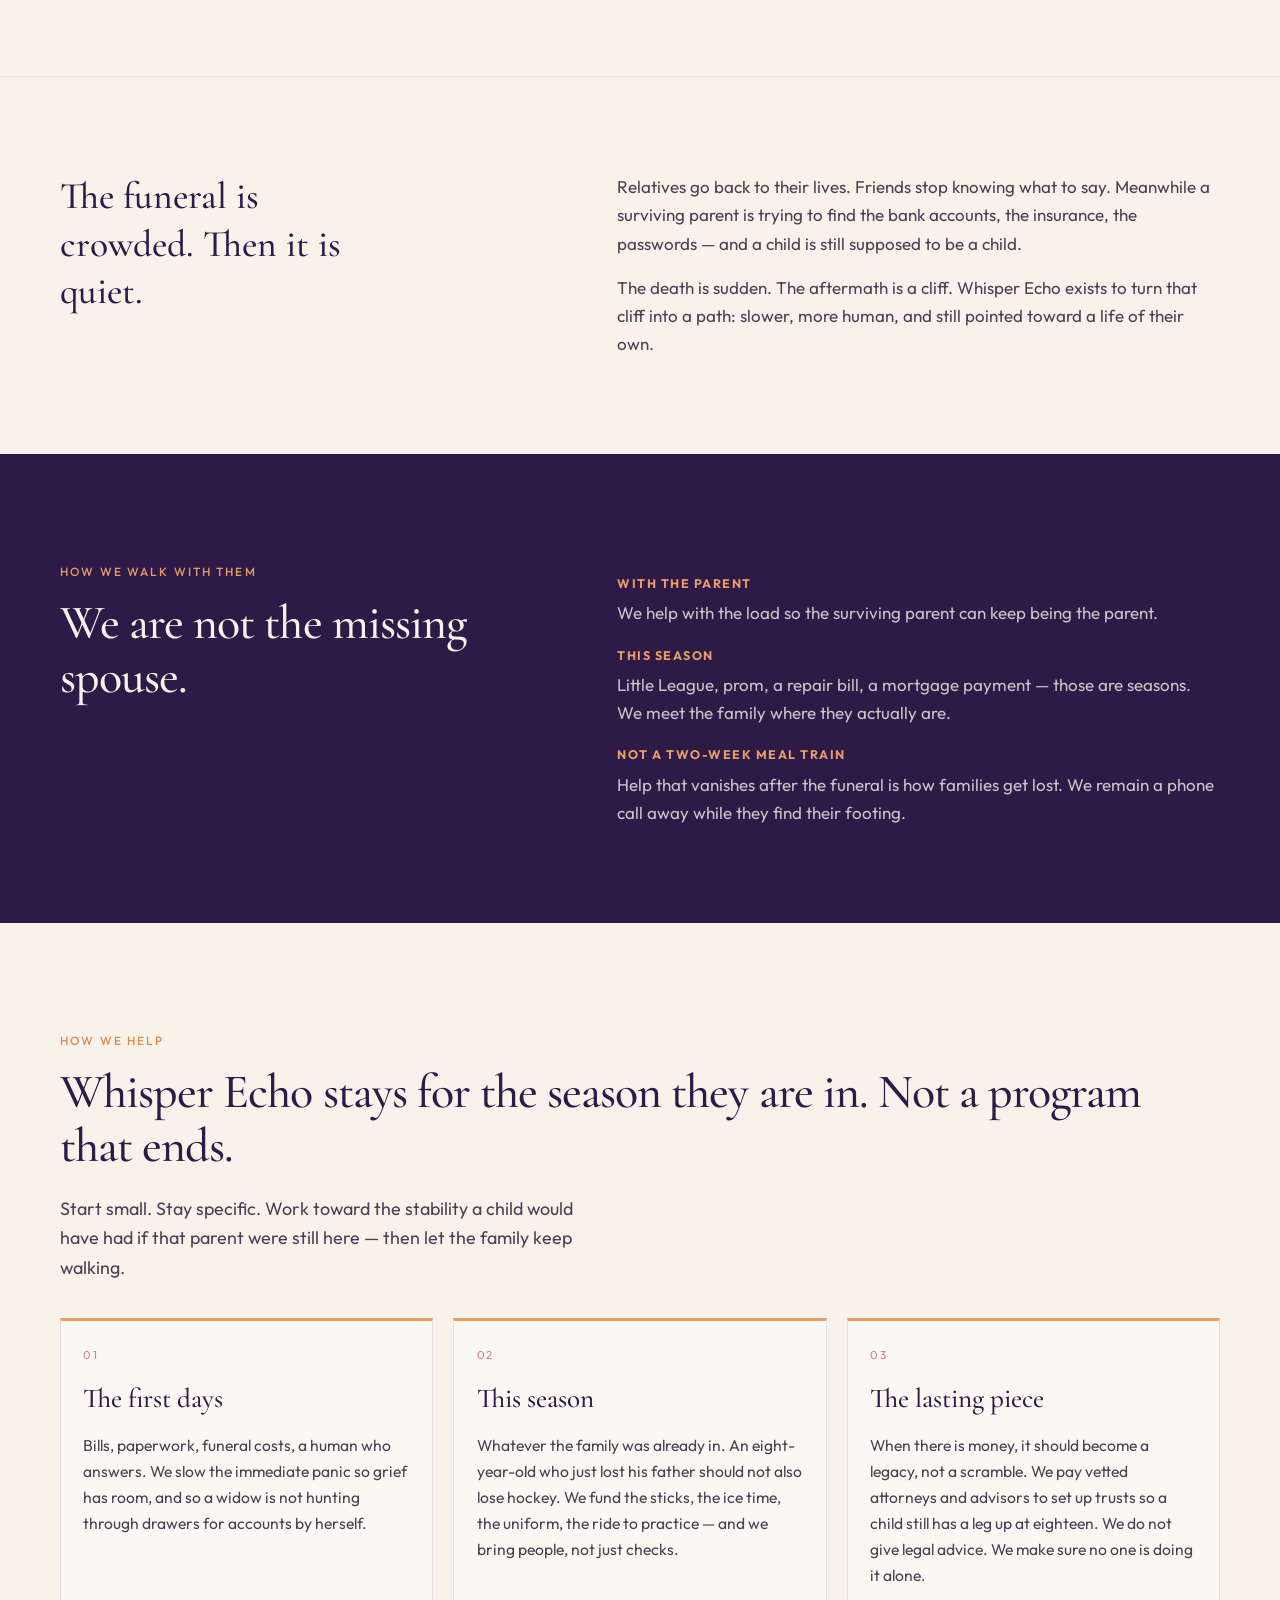
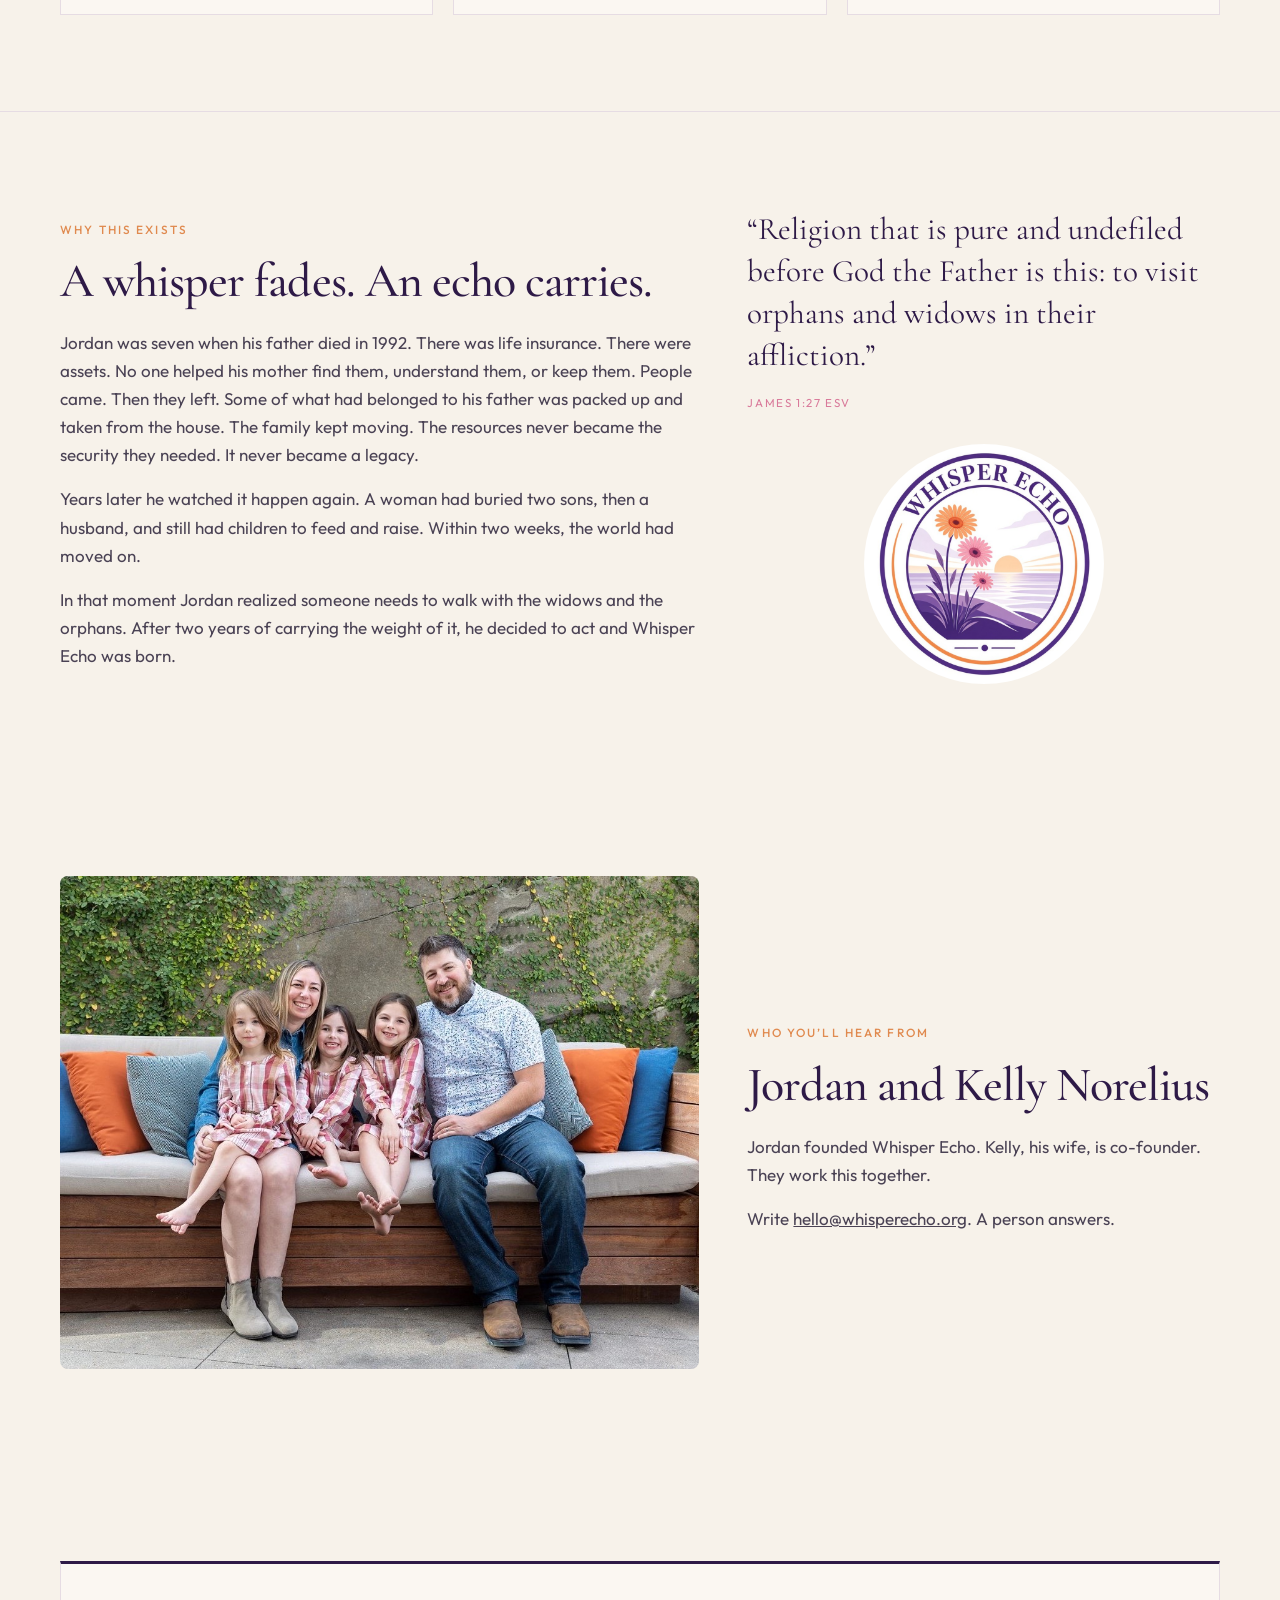
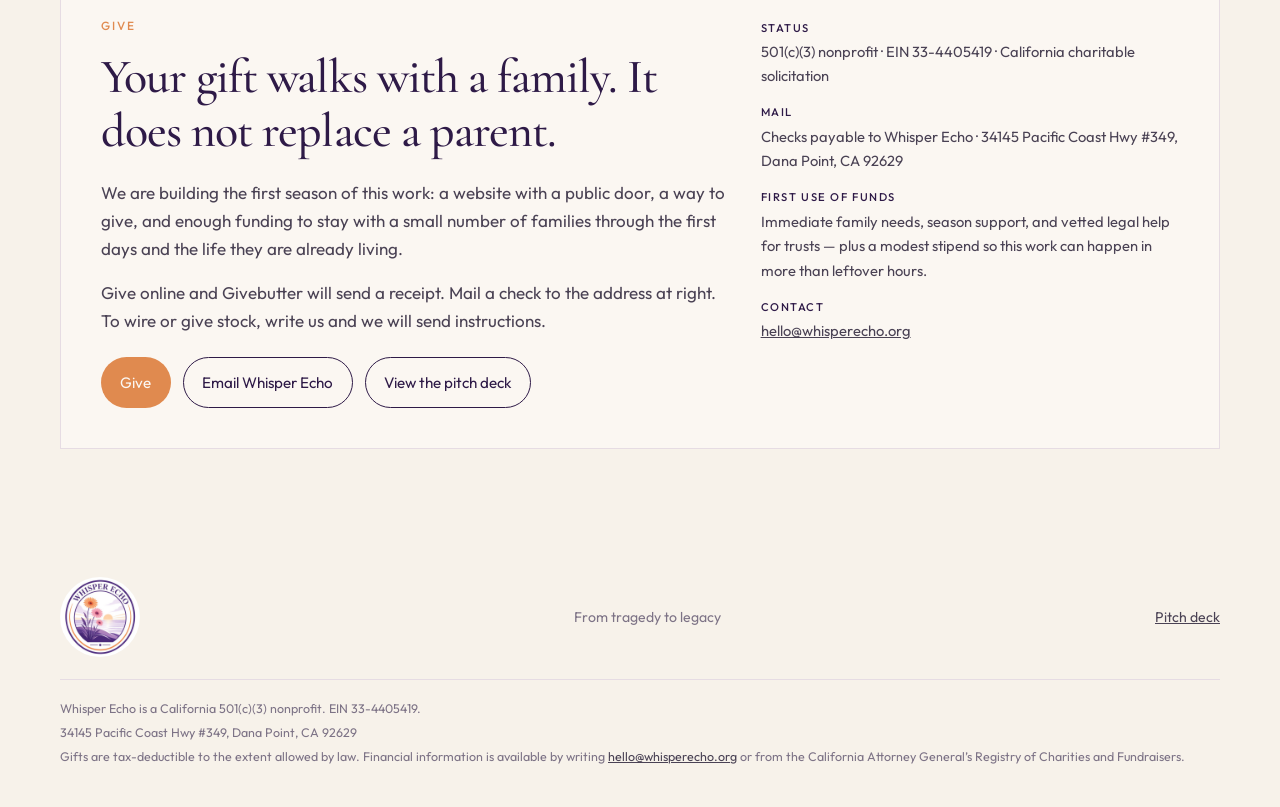
==== commit 3581e16e: "Give the woman in the origin story her remaining children, not a vague gift. Co-authored-by: Cursor " ====
--- a/index.html
+++ b/index.html
@@ -177,9 +177,9 @@
               became a legacy.
             </p>
             <p>
-              Years later he watched it happen again: a woman
-              who had given everything, who had buried sons, then a husband —
-              and within two weeks, the world had moved on.
+              Years later he watched it happen again. A woman had buried two sons,
+              then a husband, and still had children to feed and raise. Within two
+              weeks, the world had moved on.
             </p>
             <p>
               In that moment Jordan realized someone needs to walk with the widows
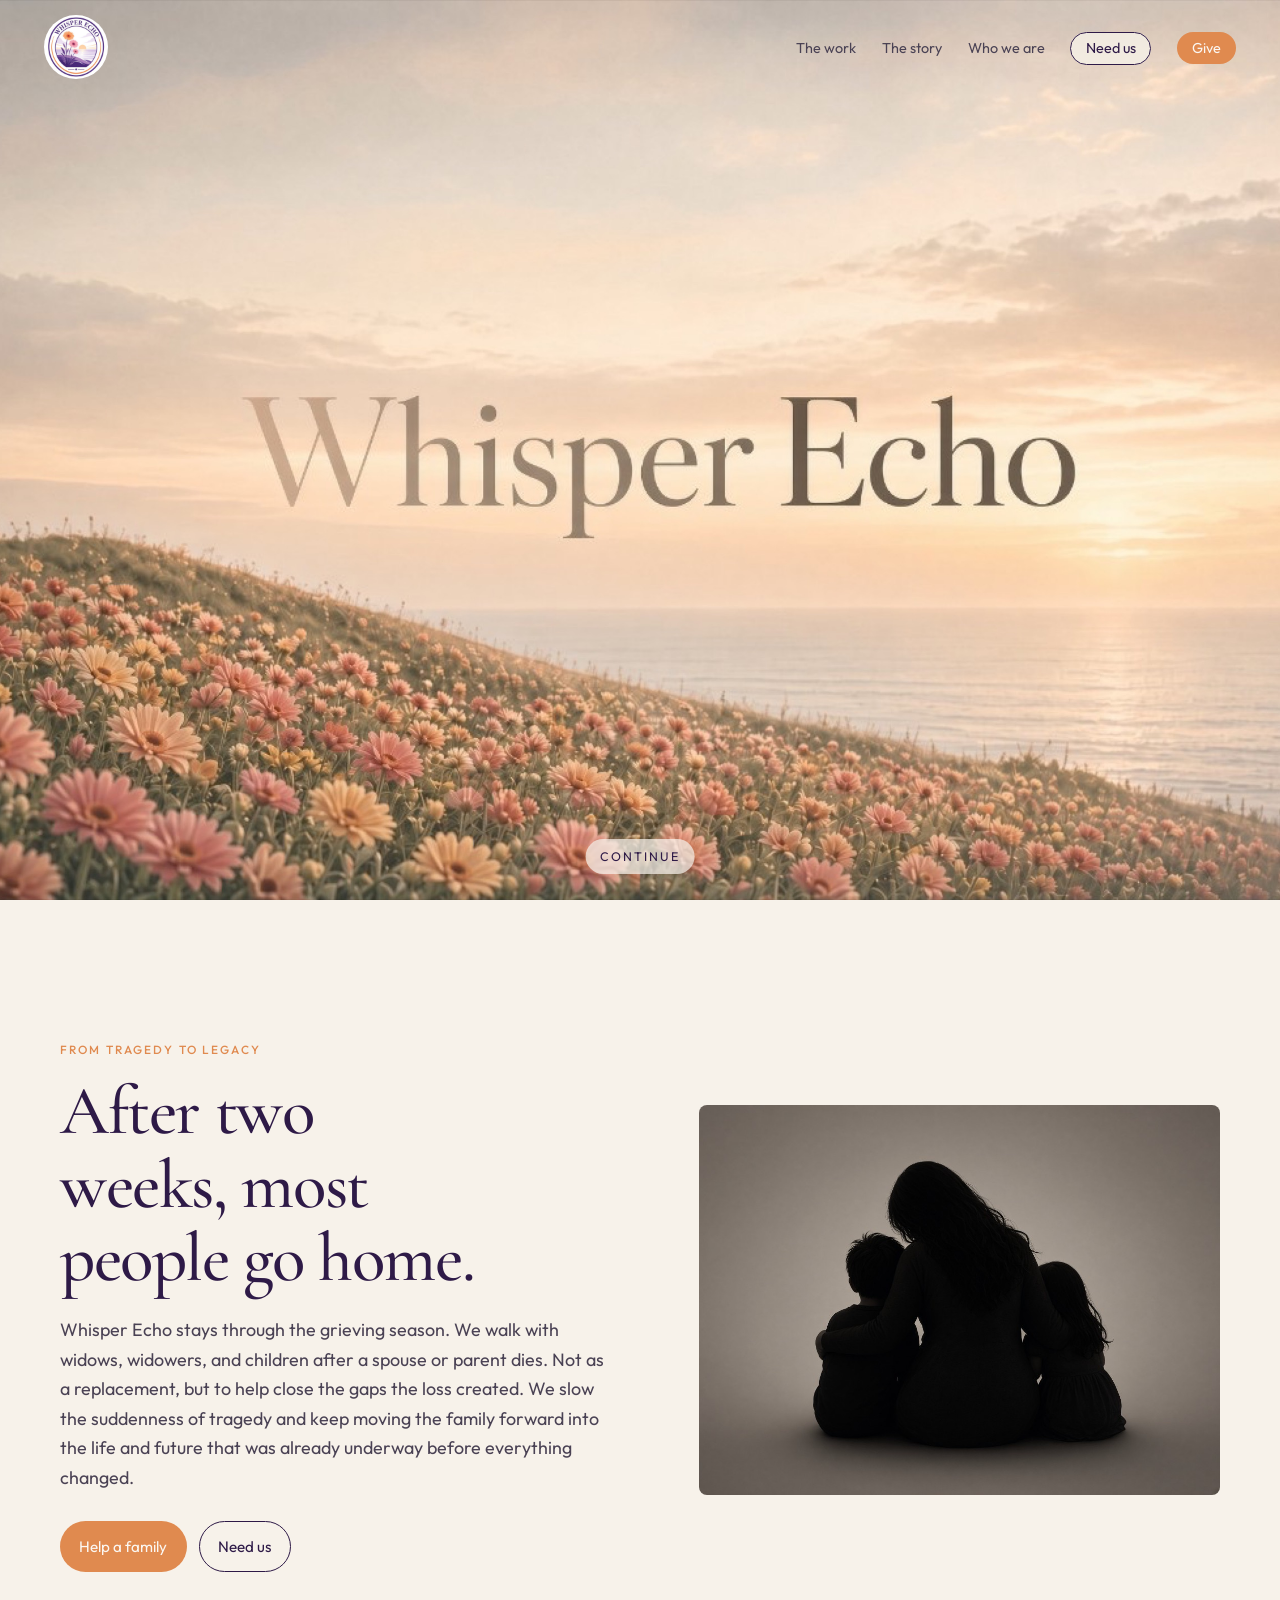
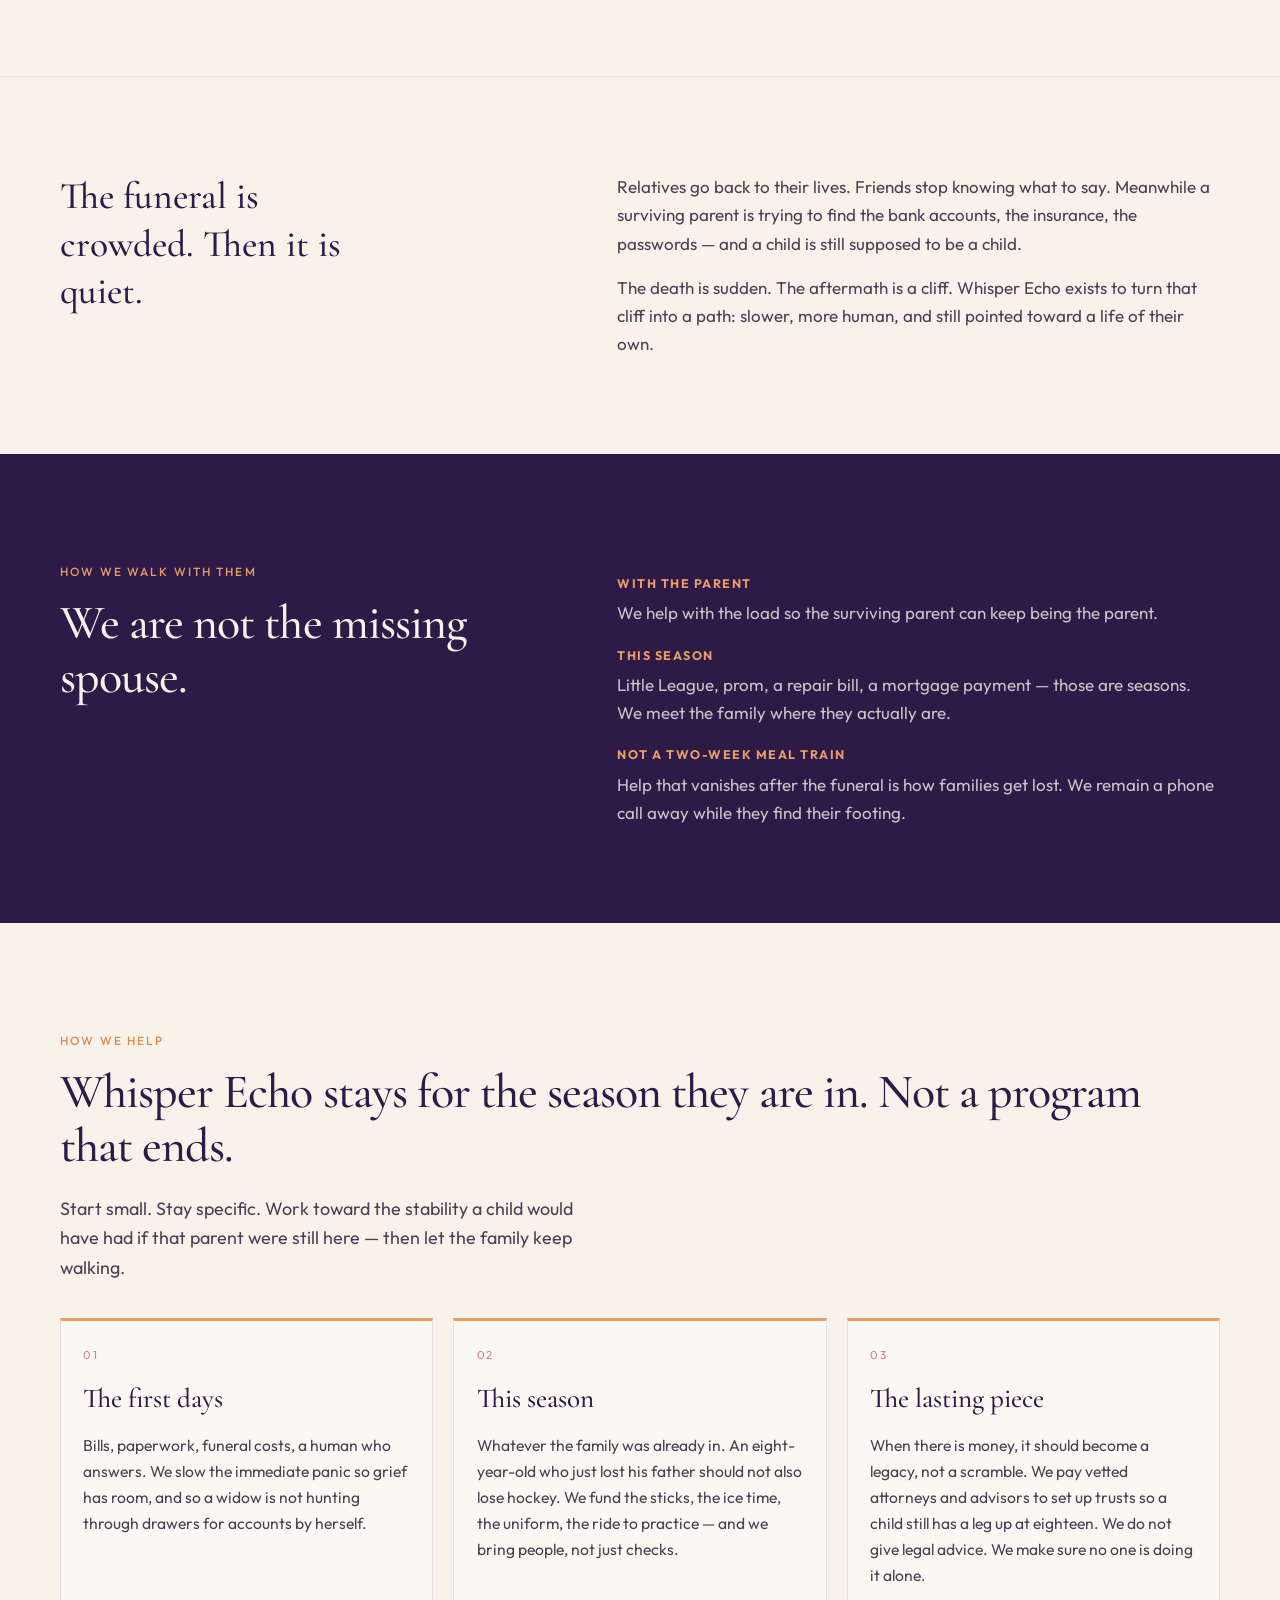
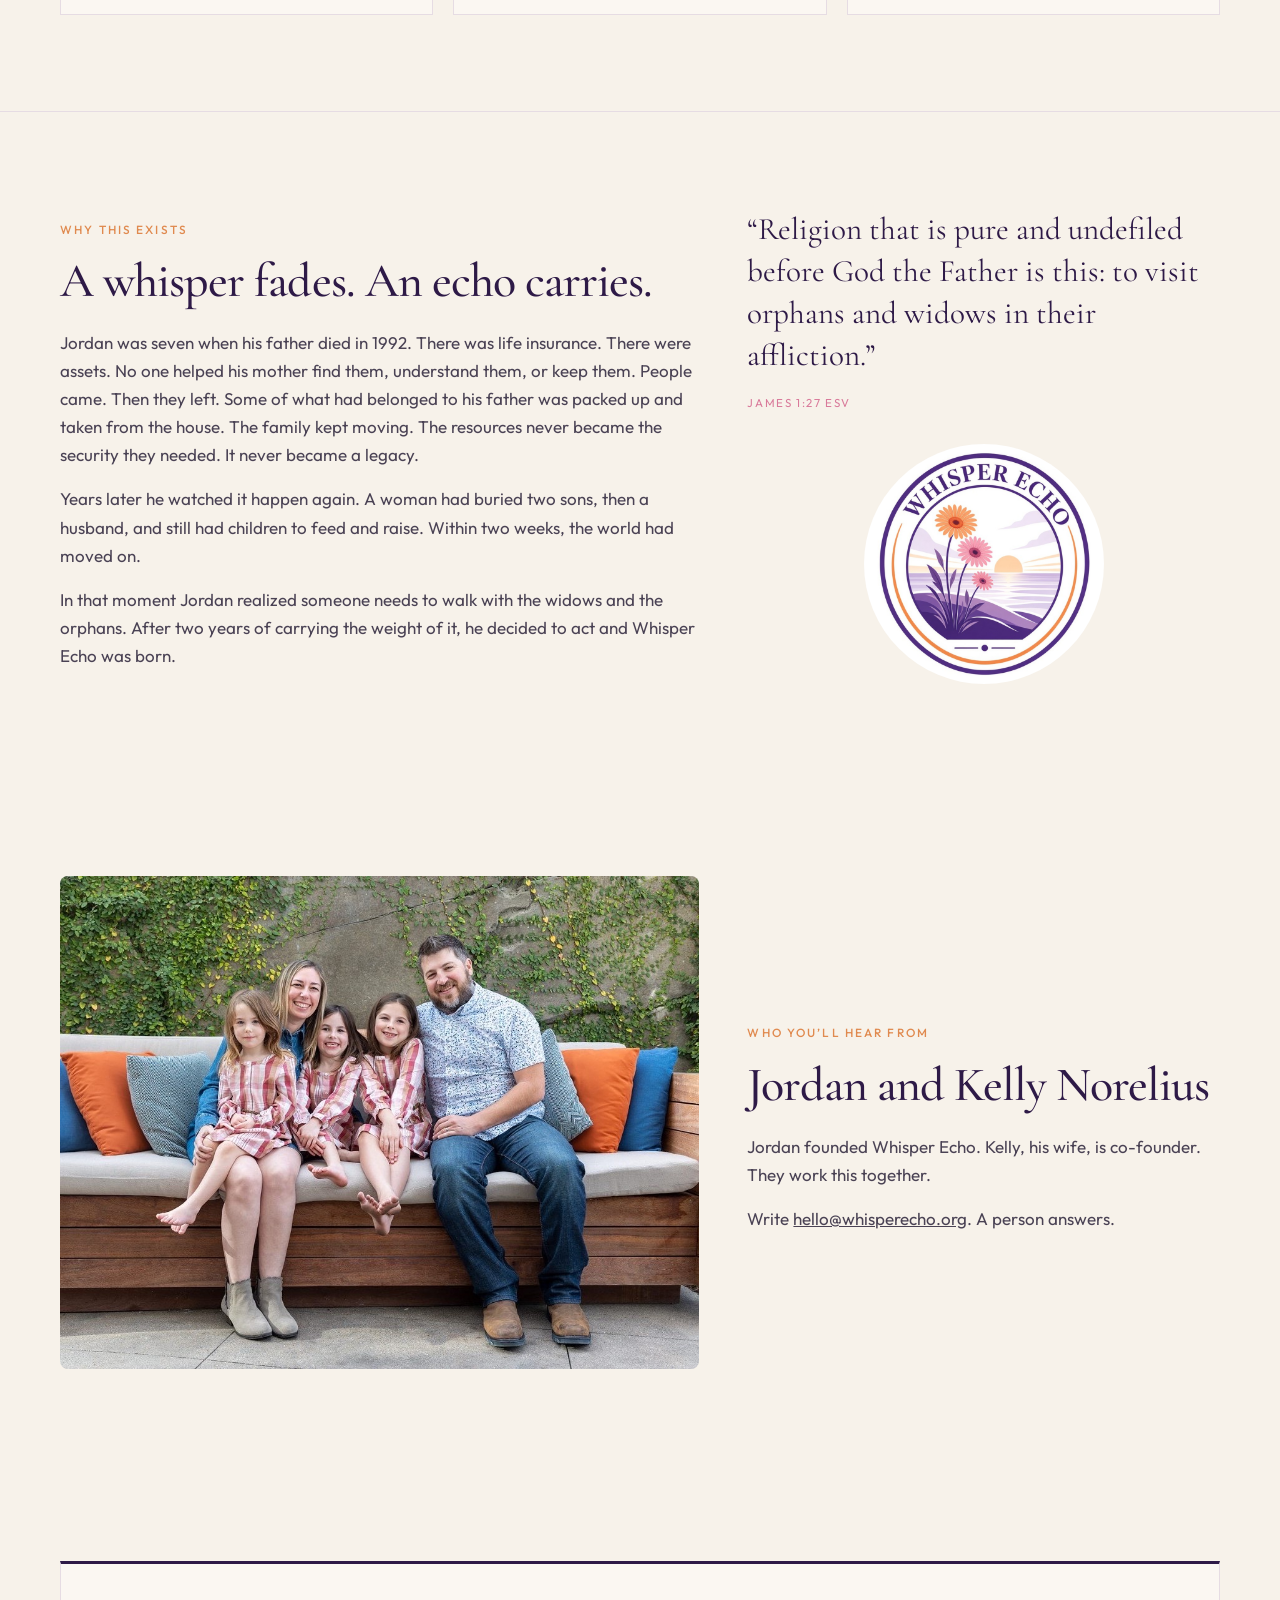
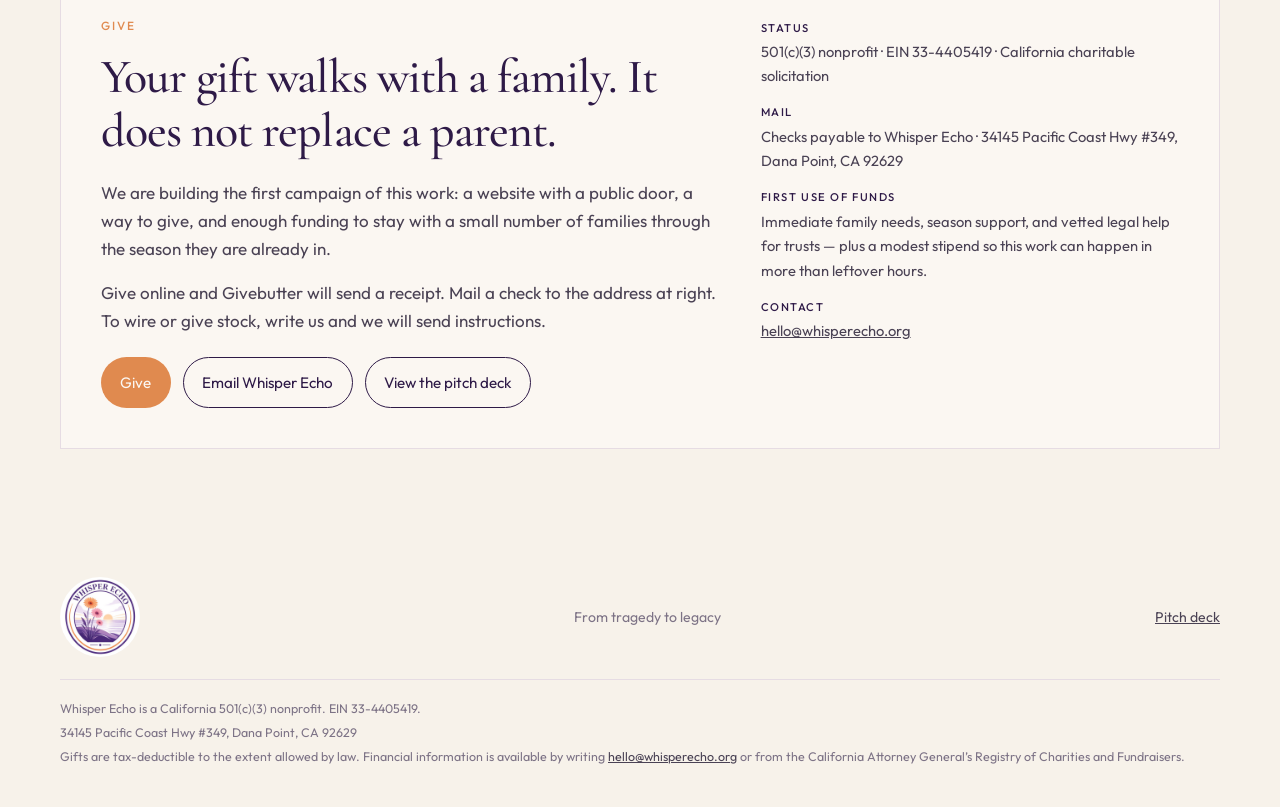
==== commit 52102a96: "Make the campaign ask the whole season, not the funeral week. Co-authored-by: Cursor <cursoragent@cu" ====
--- a/index.html
+++ b/index.html
@@ -240,10 +240,9 @@
             <h2 class="section-title">Your gift walks with a family. It does not replace a parent.</h2>
             <div class="prose">
               <p>
-                We are building the first season of this work: a website with a
+                We are building the first campaign of this work: a website with a
                 public door, a way to give, and enough funding to stay with a
-                small number of families through the first days and the life they
-                are already living.
+                small number of families through the season they are already in.
               </p>
               <p>
                 Give online and Givebutter will send a receipt. Mail a check to
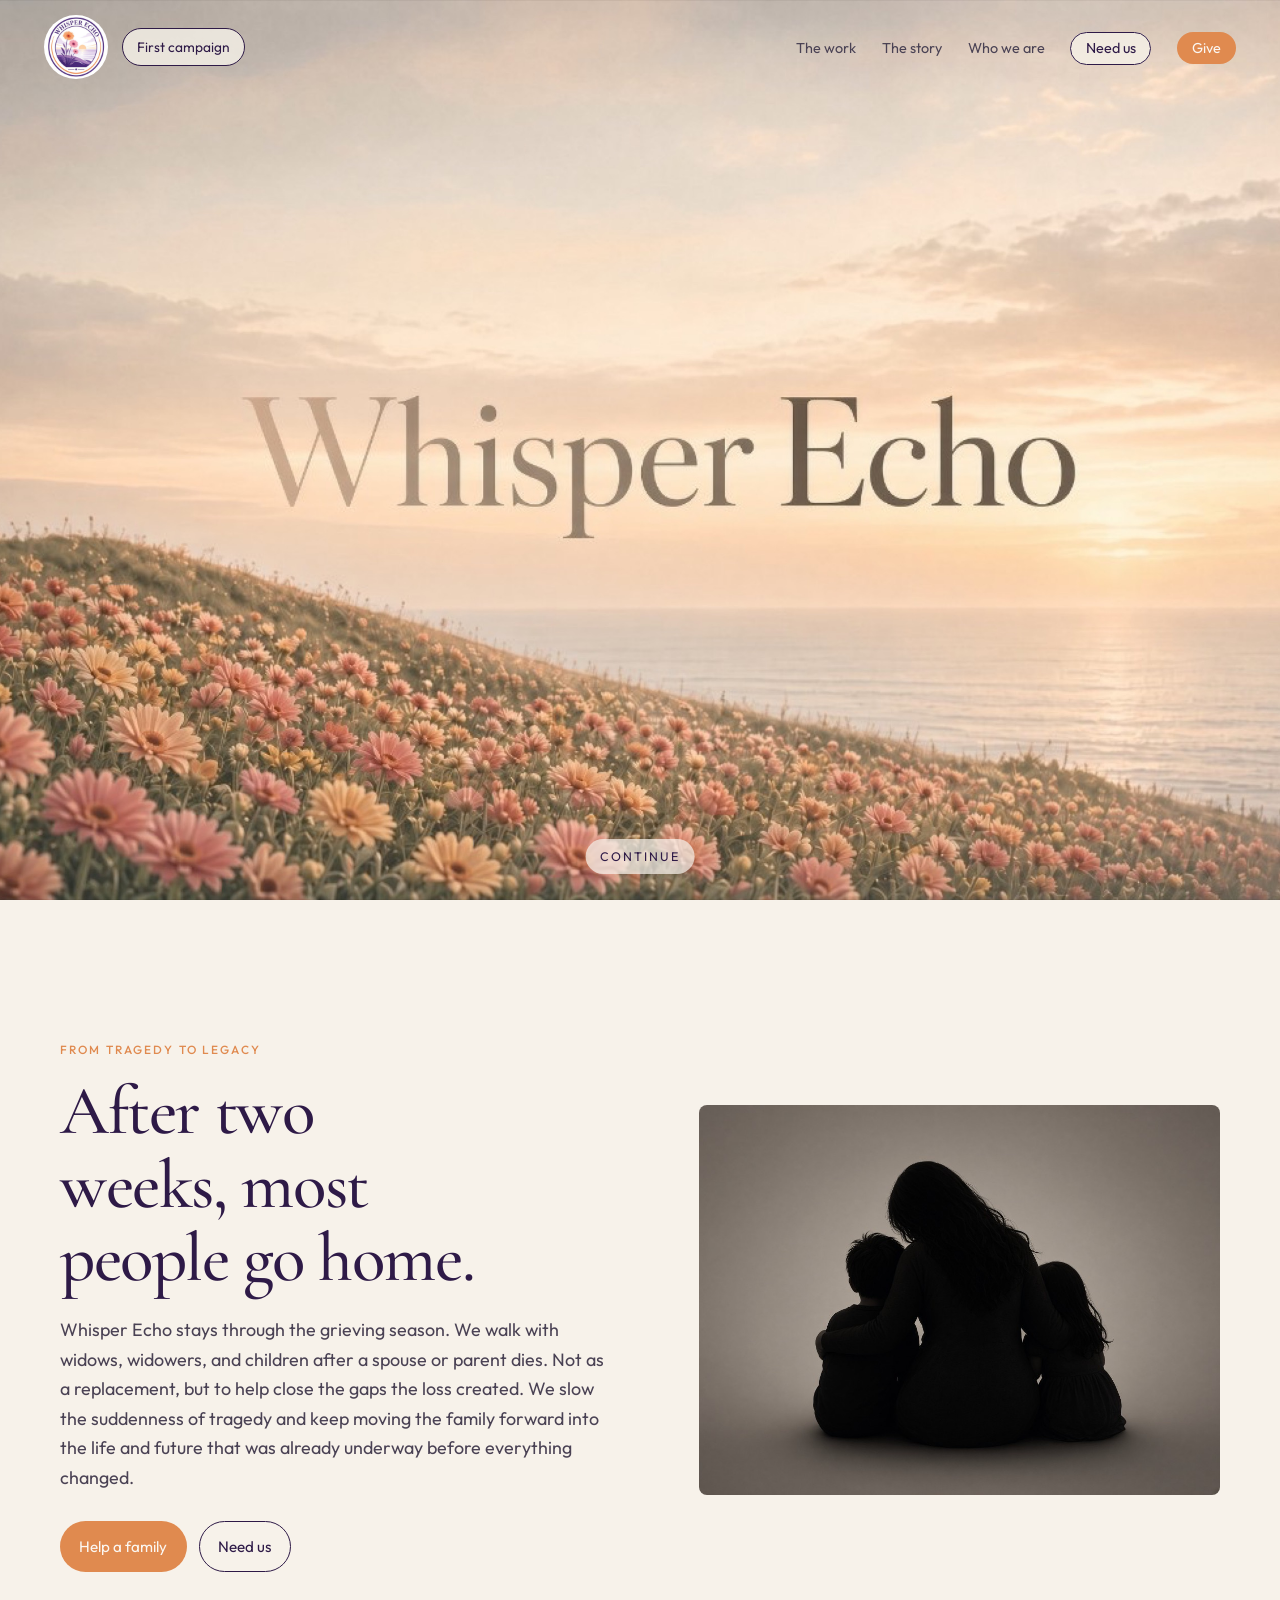
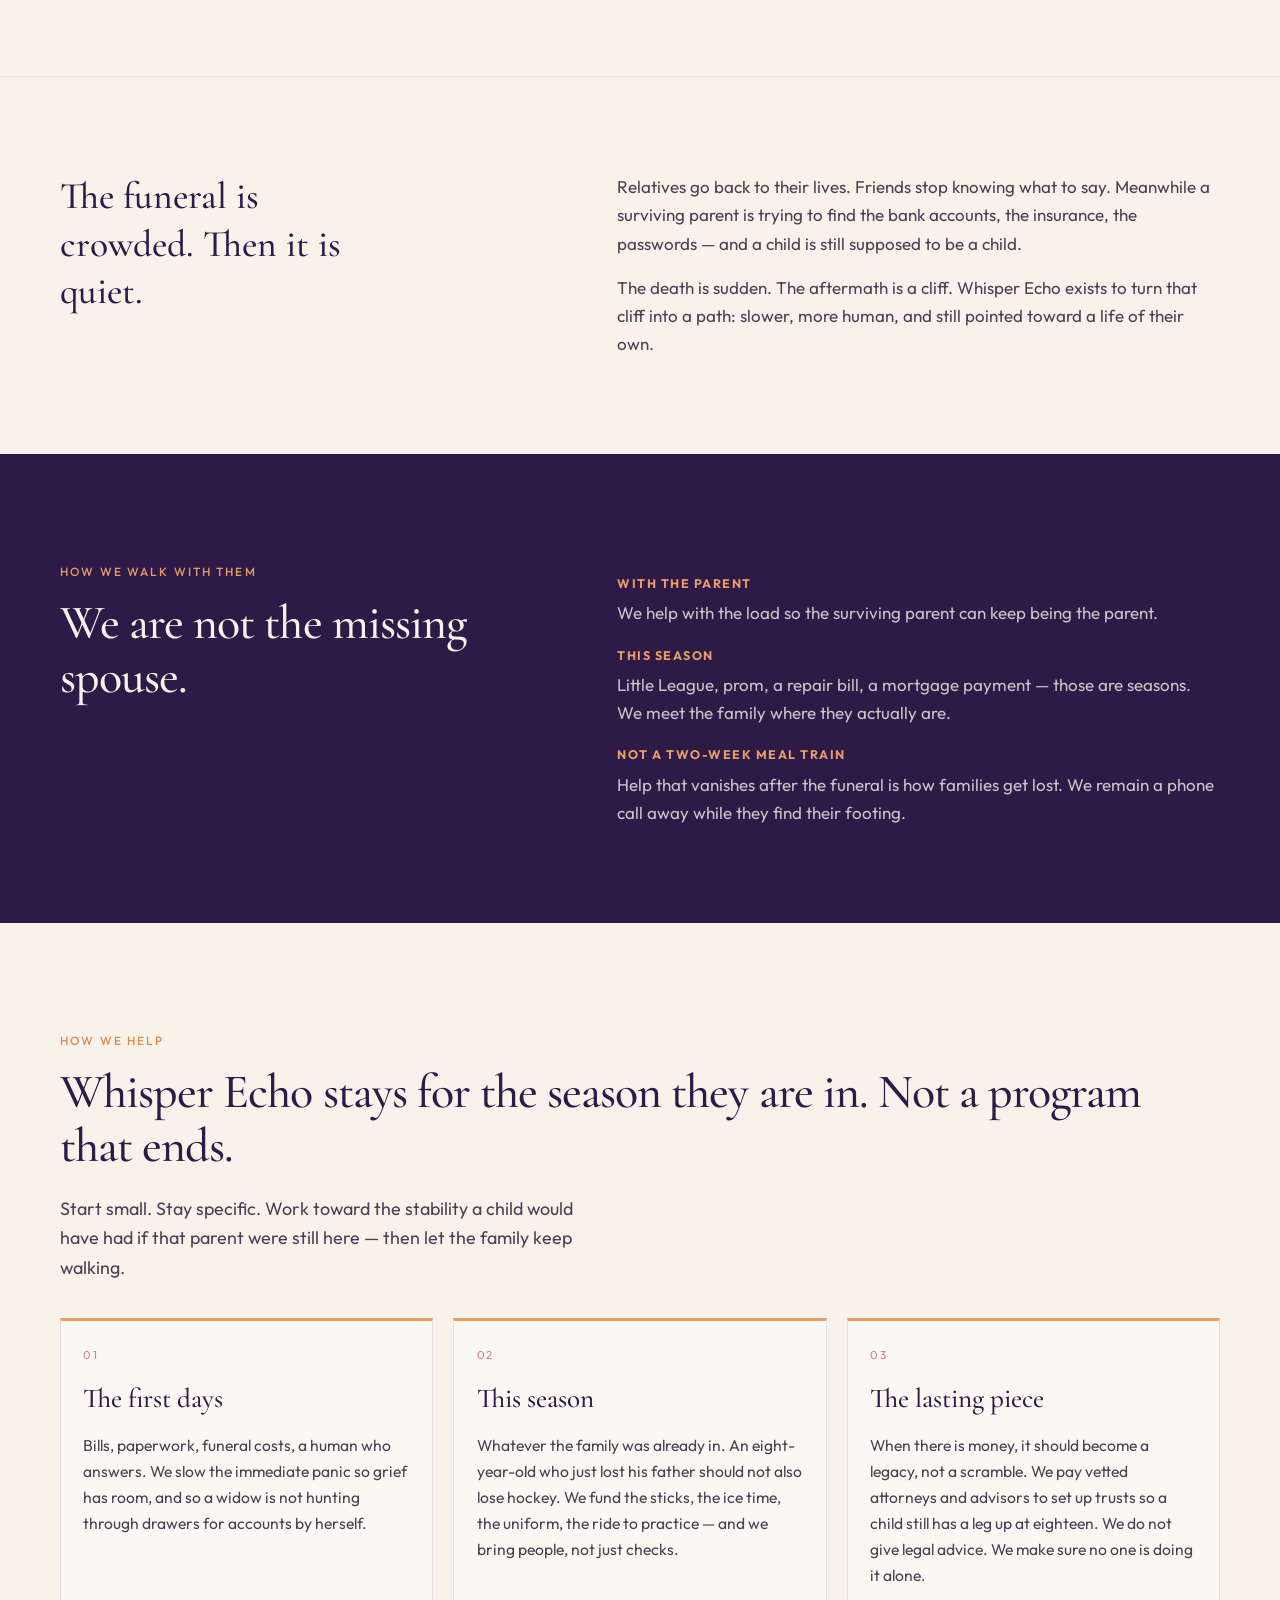
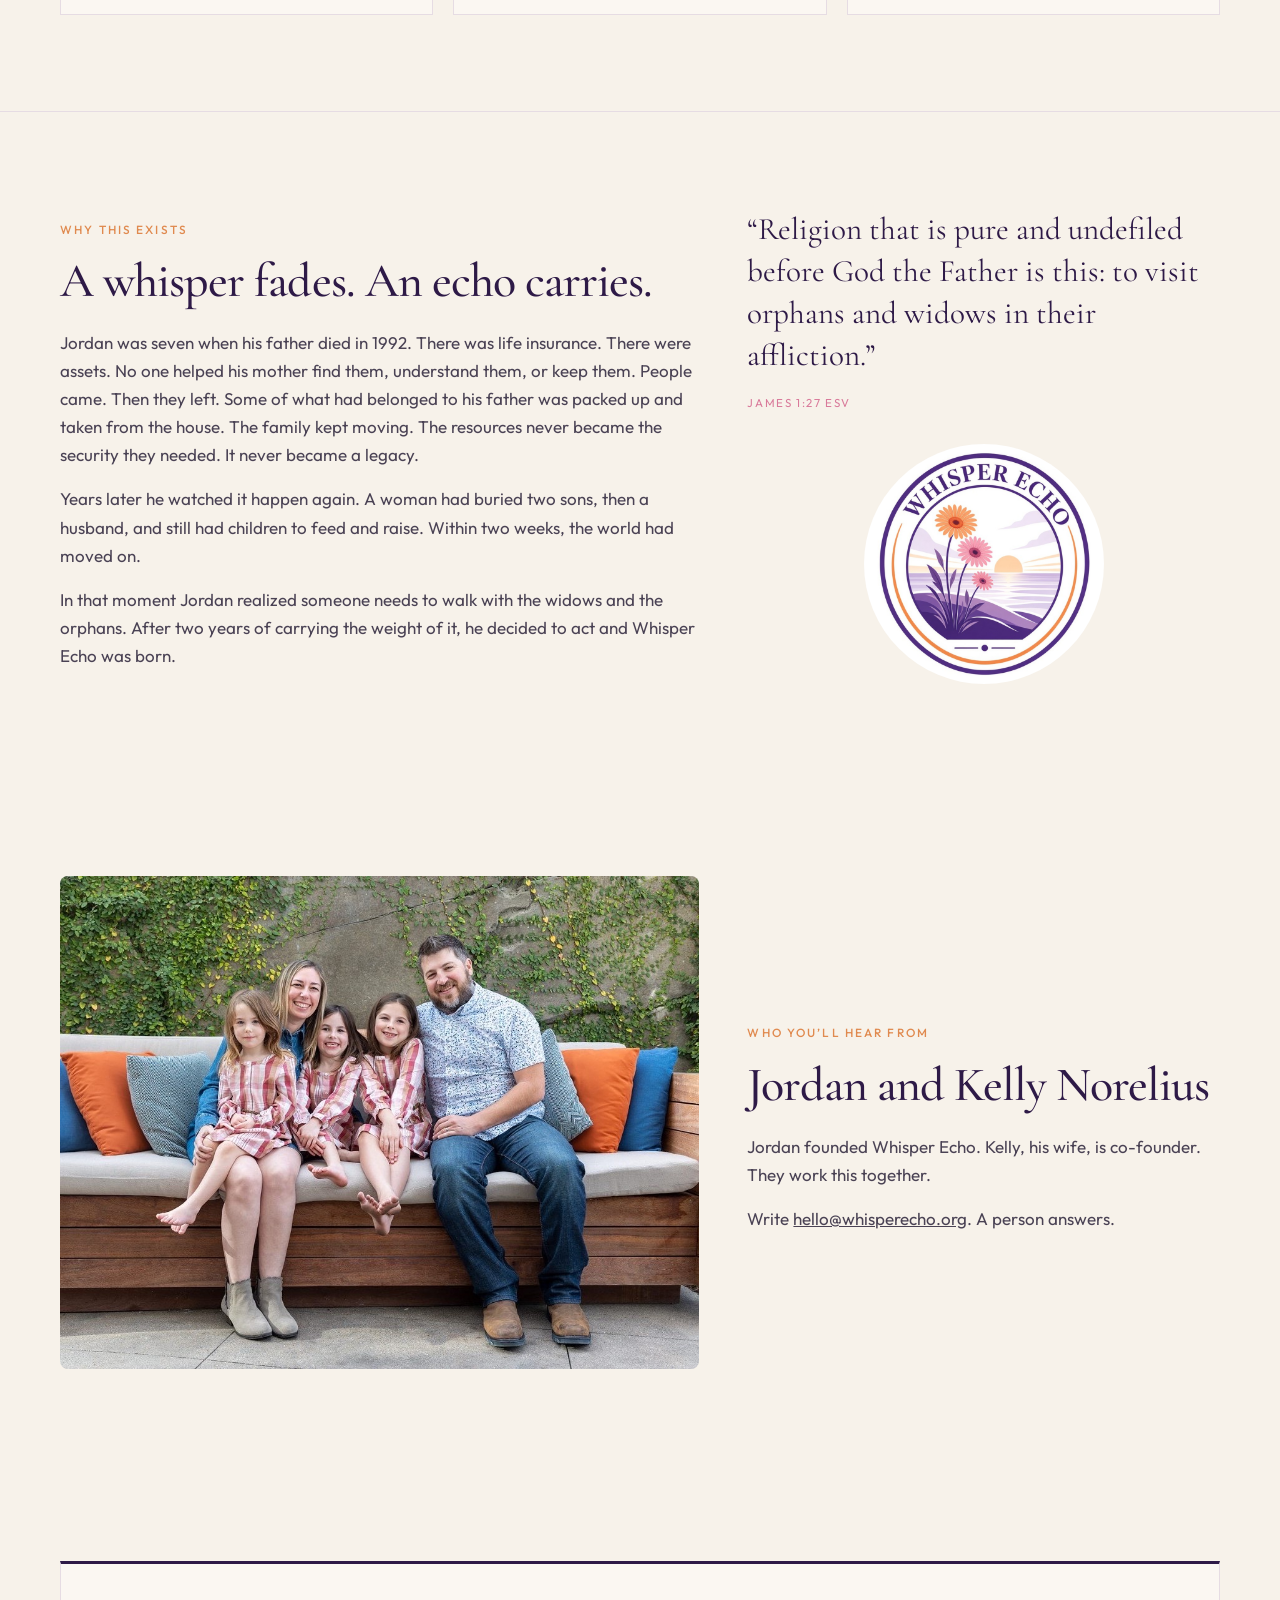
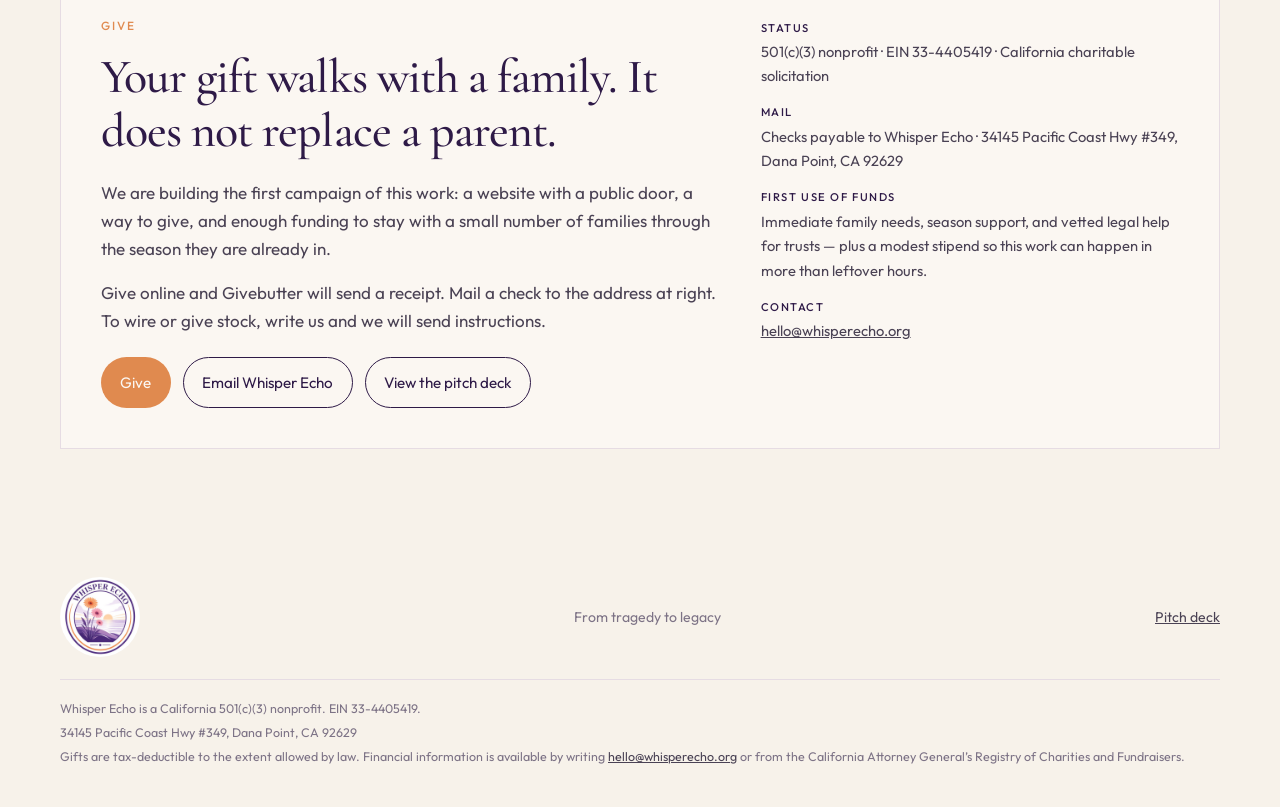
==== commit c39accd4: "Put First campaign beside the logo so the pitch deck is one click from the landing. Co-authored-by: " ====
--- a/index.html
+++ b/index.html
@@ -9,15 +9,18 @@
   <link rel="preconnect" href="https://fonts.googleapis.com" />
   <link rel="preconnect" href="https://fonts.gstatic.com" crossorigin />
   <link href="https://fonts.googleapis.com/css2?family=Cormorant+Garamond:wght@500;600&family=Outfit:wght@400;500;600&display=swap" rel="stylesheet" />
-  <link rel="stylesheet" href="css/site.css?v=6" />
+  <link rel="stylesheet" href="css/site.css?v=7" />
 </head>
 <body>
   <a class="skip" href="#intro">Skip to content</a>
 
   <header class="nav" data-nav>
-    <a class="brand" href="#top">
-      <img class="brand-mark" src="assets/logo.png" width="64" height="64" alt="Whisper Echo" />
-    </a>
+    <div class="brand-cluster">
+      <a class="brand" href="#top">
+        <img class="brand-mark" src="assets/logo.png" width="64" height="64" alt="Whisper Echo" />
+      </a>
+      <a class="campaign" href="deck.html">First campaign</a>
+    </div>
     <button class="menu-btn" type="button" aria-expanded="false" aria-label="Open menu">Menu</button>
     <ul class="nav-links">
       <li><a href="#work">The work</a></li>
--- a/css/site.css
+++ b/css/site.css
@@ -86,10 +86,34 @@
   border-bottom-color: color-mix(in srgb, var(--rule) 80%, transparent);
 }
 
+.brand-cluster {
+  display: flex;
+  align-items: center;
+  gap: 0.85rem;
+  min-width: 0;
+}
+
 .brand {
   display: flex;
   align-items: center;
   text-decoration: none;
+  flex-shrink: 0;
+}
+
+.campaign {
+  text-decoration: none;
+  font-size: 0.86rem;
+  white-space: nowrap;
+  border: 1px solid var(--ink-deep);
+  color: var(--ink-deep);
+  padding: 0.4rem 0.9rem;
+  border-radius: 999px;
+  background: color-mix(in srgb, var(--paper) 78%, transparent);
+}
+
+.campaign:hover {
+  background: var(--ink-deep);
+  color: var(--paper);
 }
 
 .brand-mark {
@@ -543,6 +567,13 @@
   letter-spacing: -0.02em;
   color: var(--ink-deep);
   margin: 0 0 0.85rem;
+}
+
+@media (max-width: 420px) {
+  .campaign {
+    font-size: 0.78rem;
+    padding: 0.35rem 0.7rem;
+  }
 }
 
 @media (max-width: 860px) {
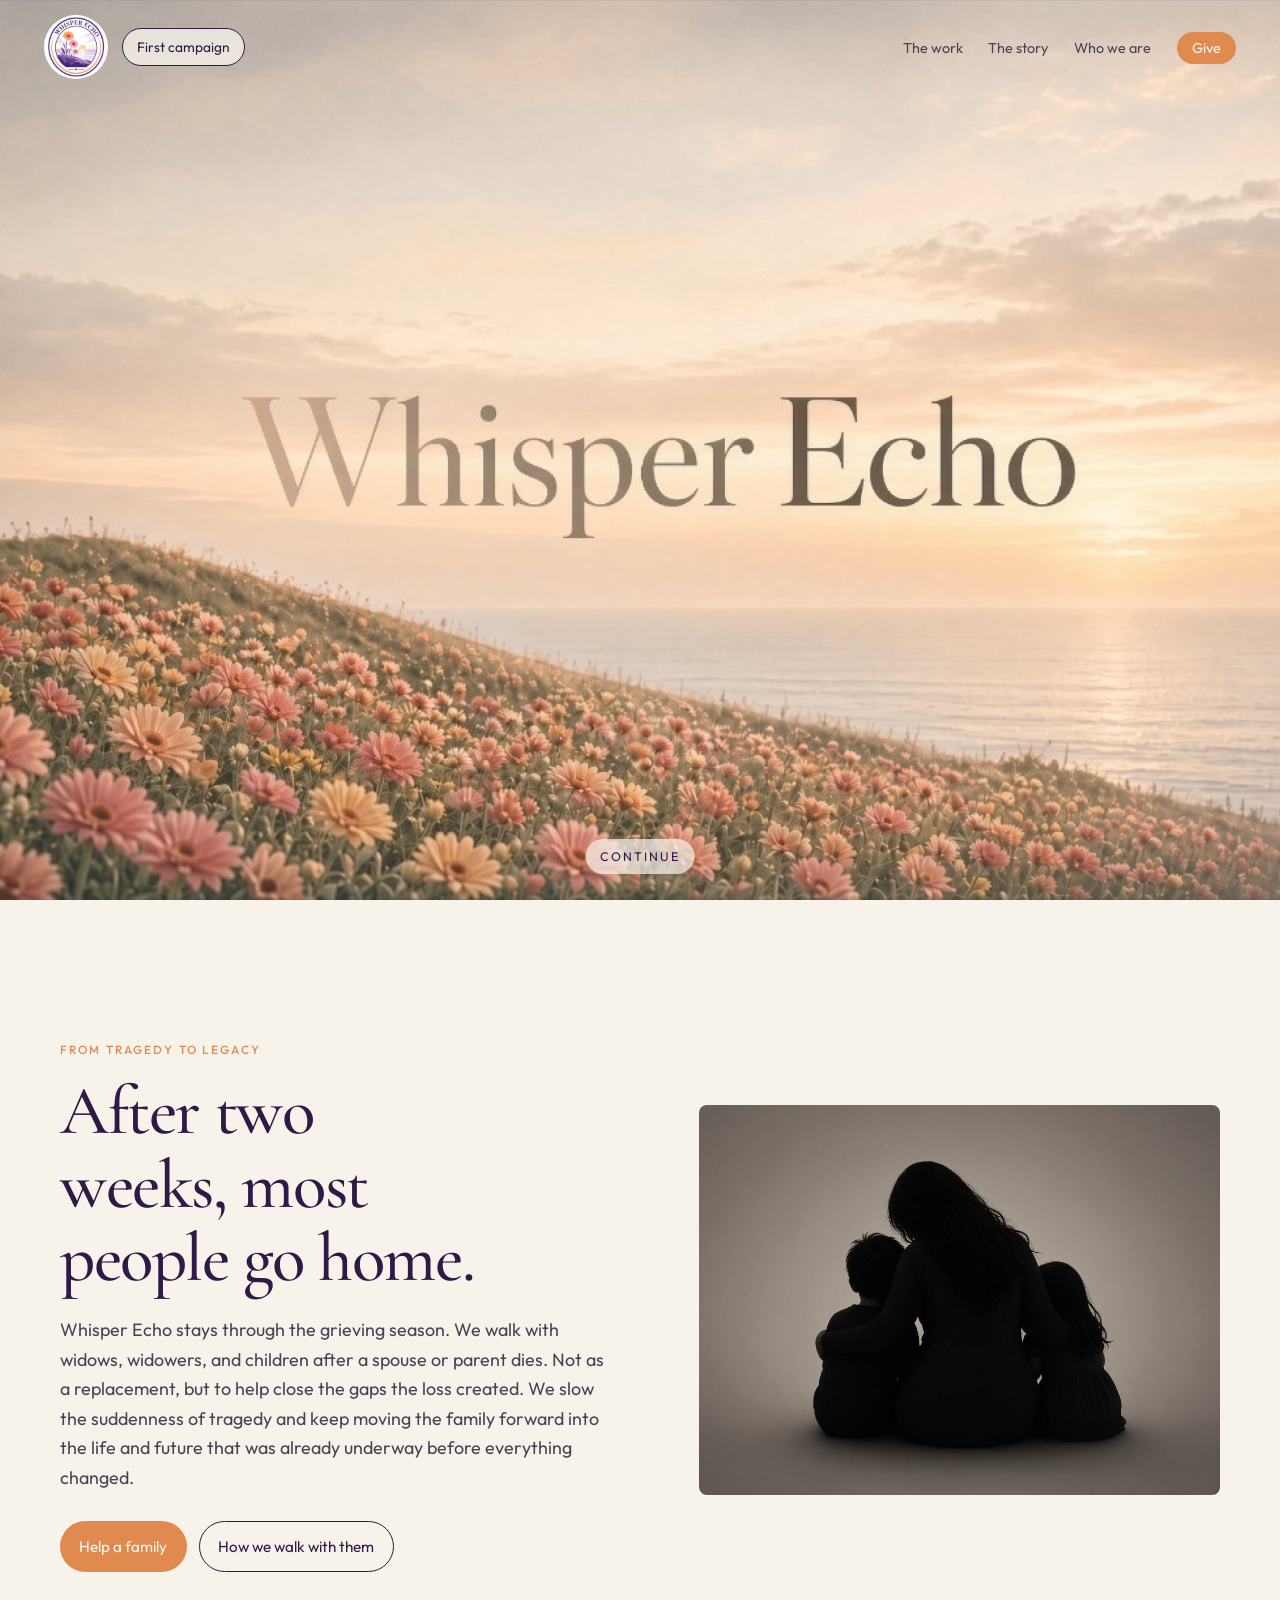
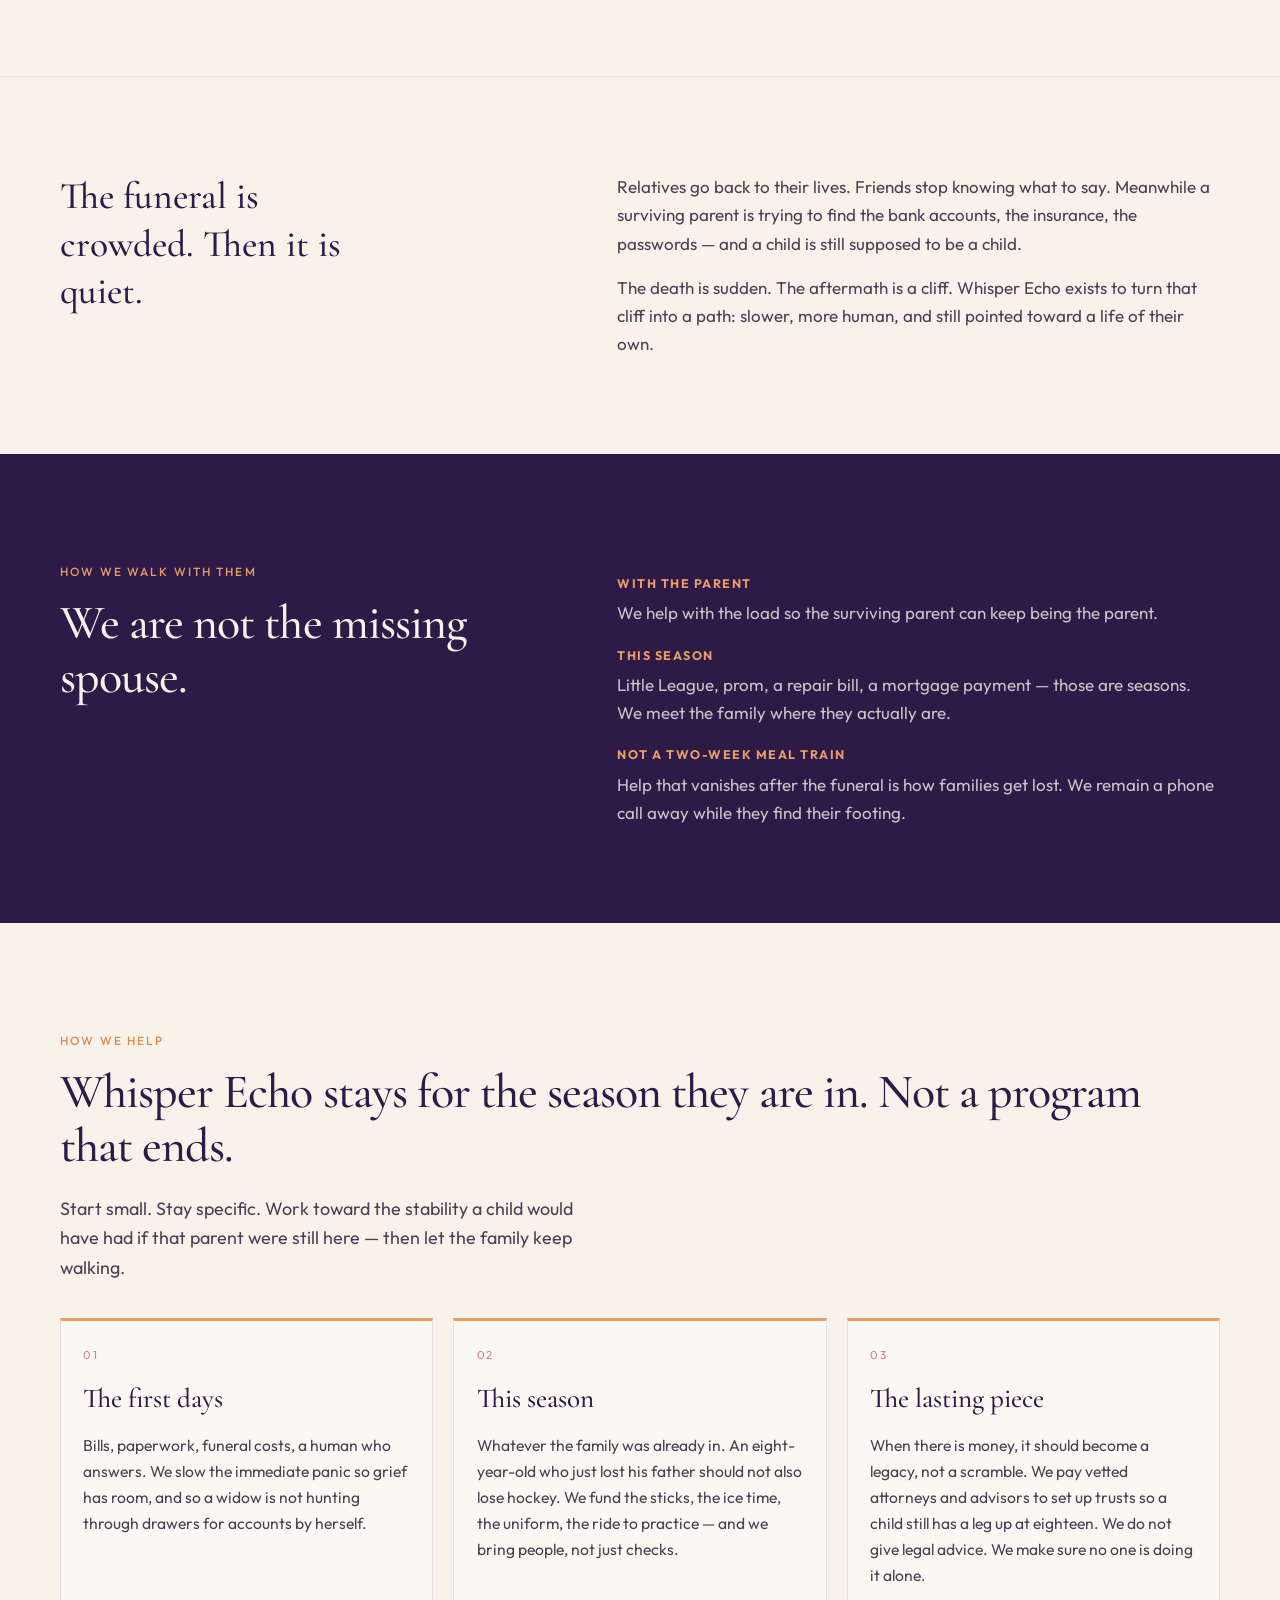
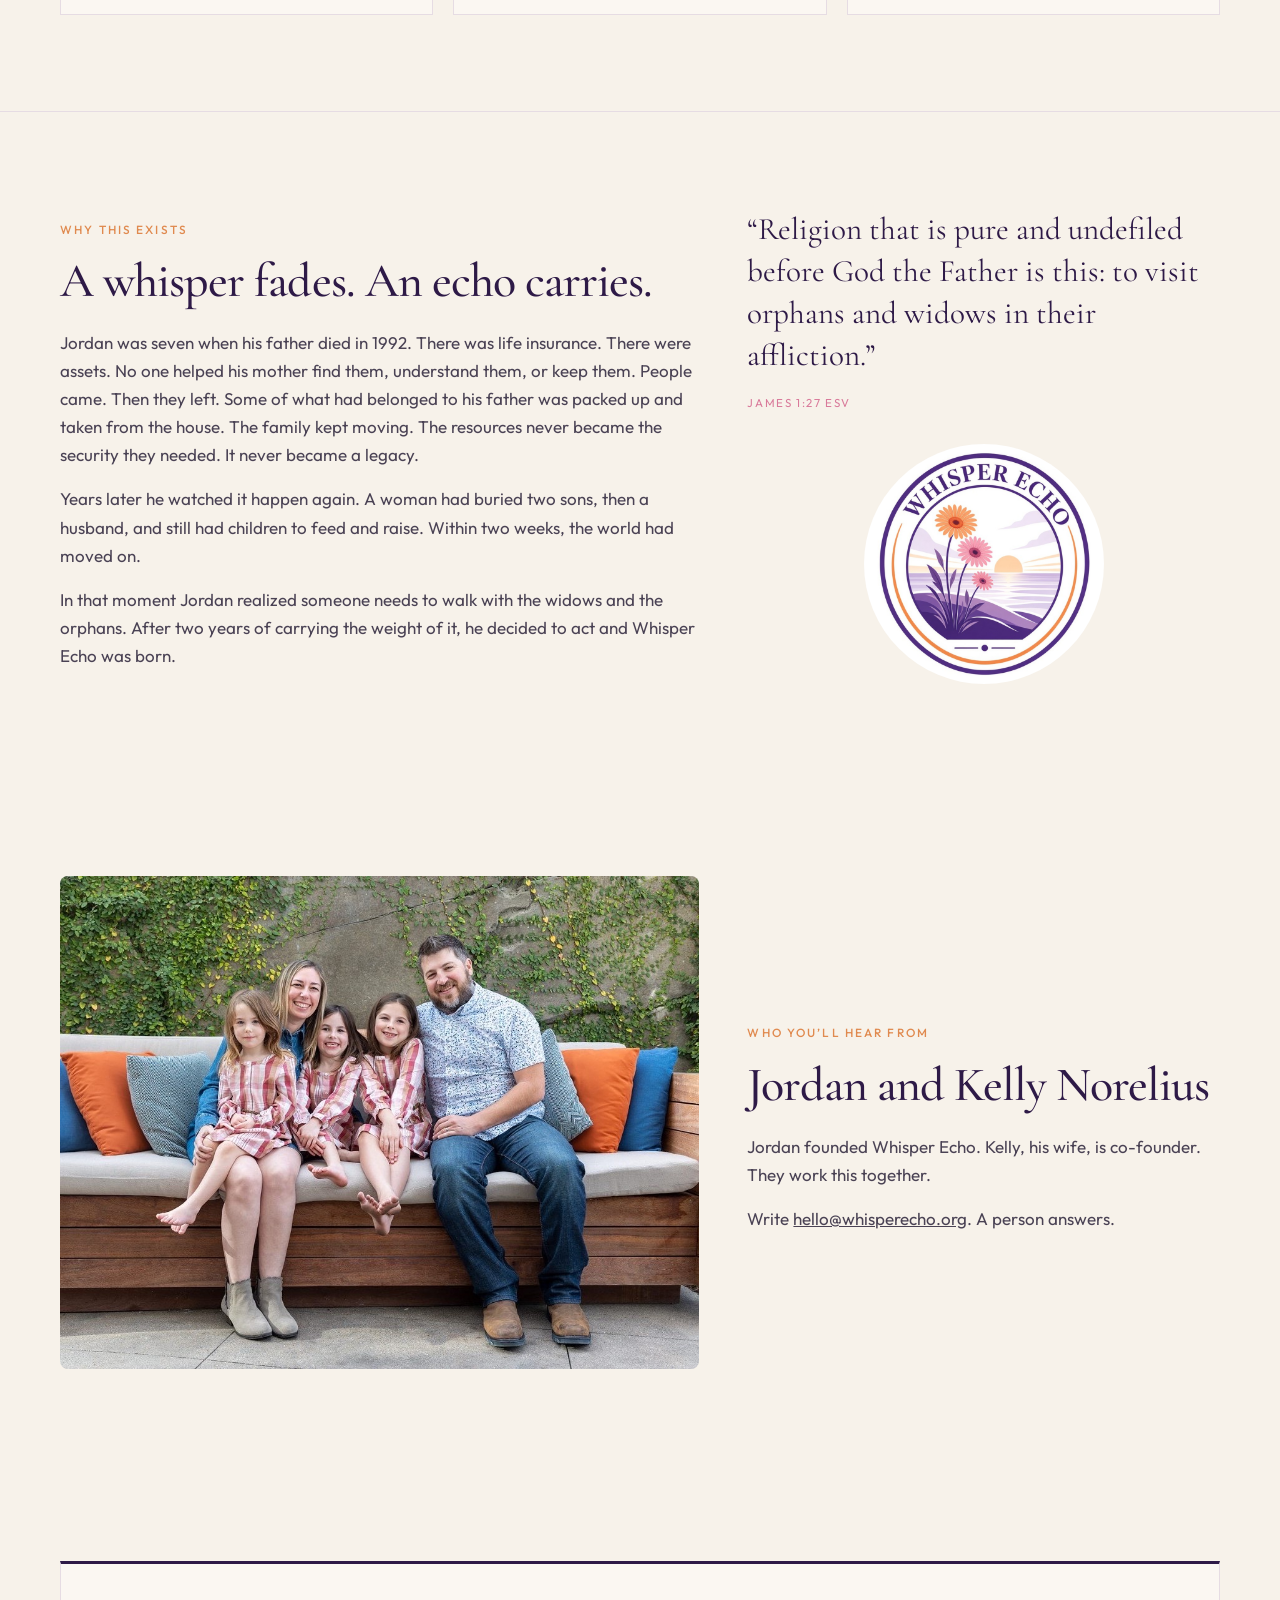
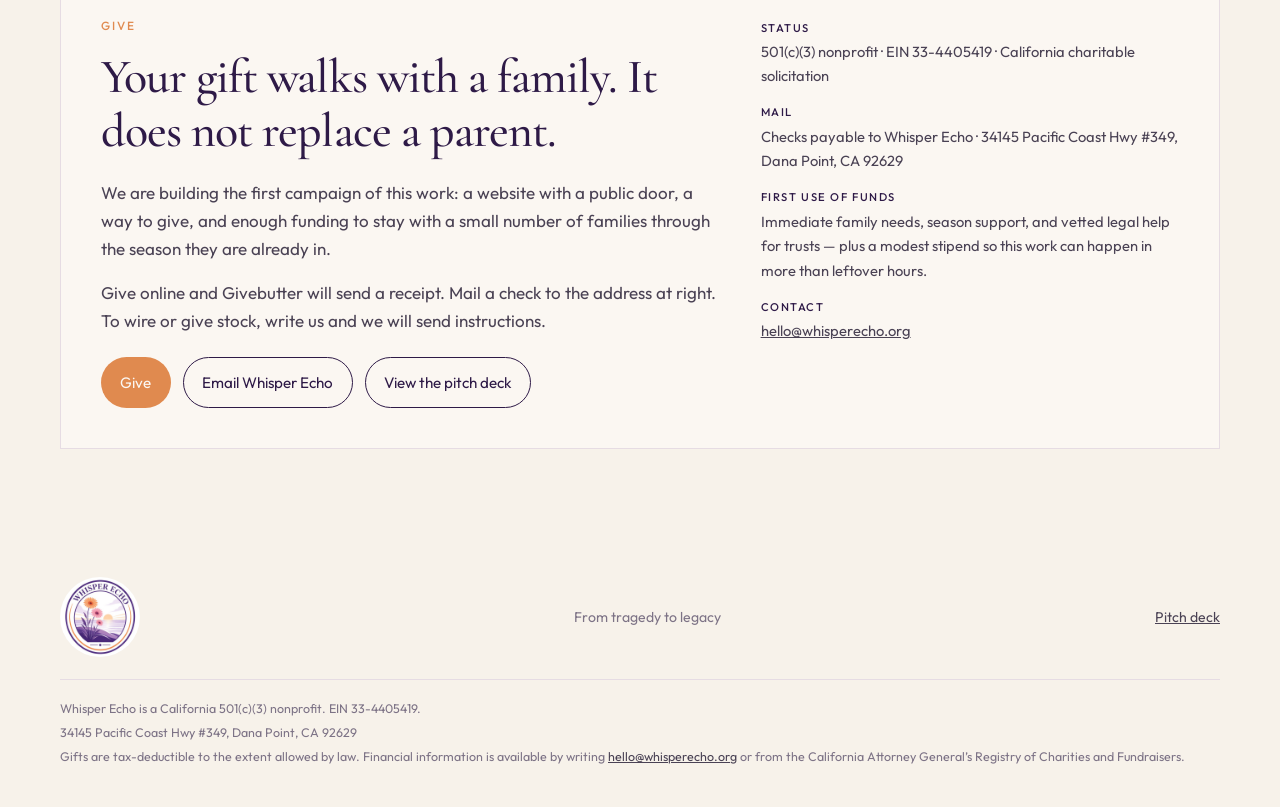
==== commit bee2aaa6: "Hide Need us until the work is funded and ready to receive families. Co-authored-by: Cursor <cursora" ====
--- a/index.html
+++ b/index.html
@@ -26,7 +26,6 @@
       <li><a href="#work">The work</a></li>
       <li><a href="#story">The story</a></li>
       <li><a href="#who">Who we are</a></li>
-      <li><a href="help.html" class="need">Need us</a></li>
       <li><a href="#give" class="give">Give</a></li>
     </ul>
   </header>
@@ -63,7 +62,7 @@
           </p>
           <div class="actions">
             <a class="btn btn-solid" href="#give">Help a family</a>
-            <a class="btn btn-ghost" href="help.html">Need us</a>
+            <a class="btn btn-ghost" href="#work">How we walk with them</a>
           </div>
         </div>
         <figure class="hero-art">
